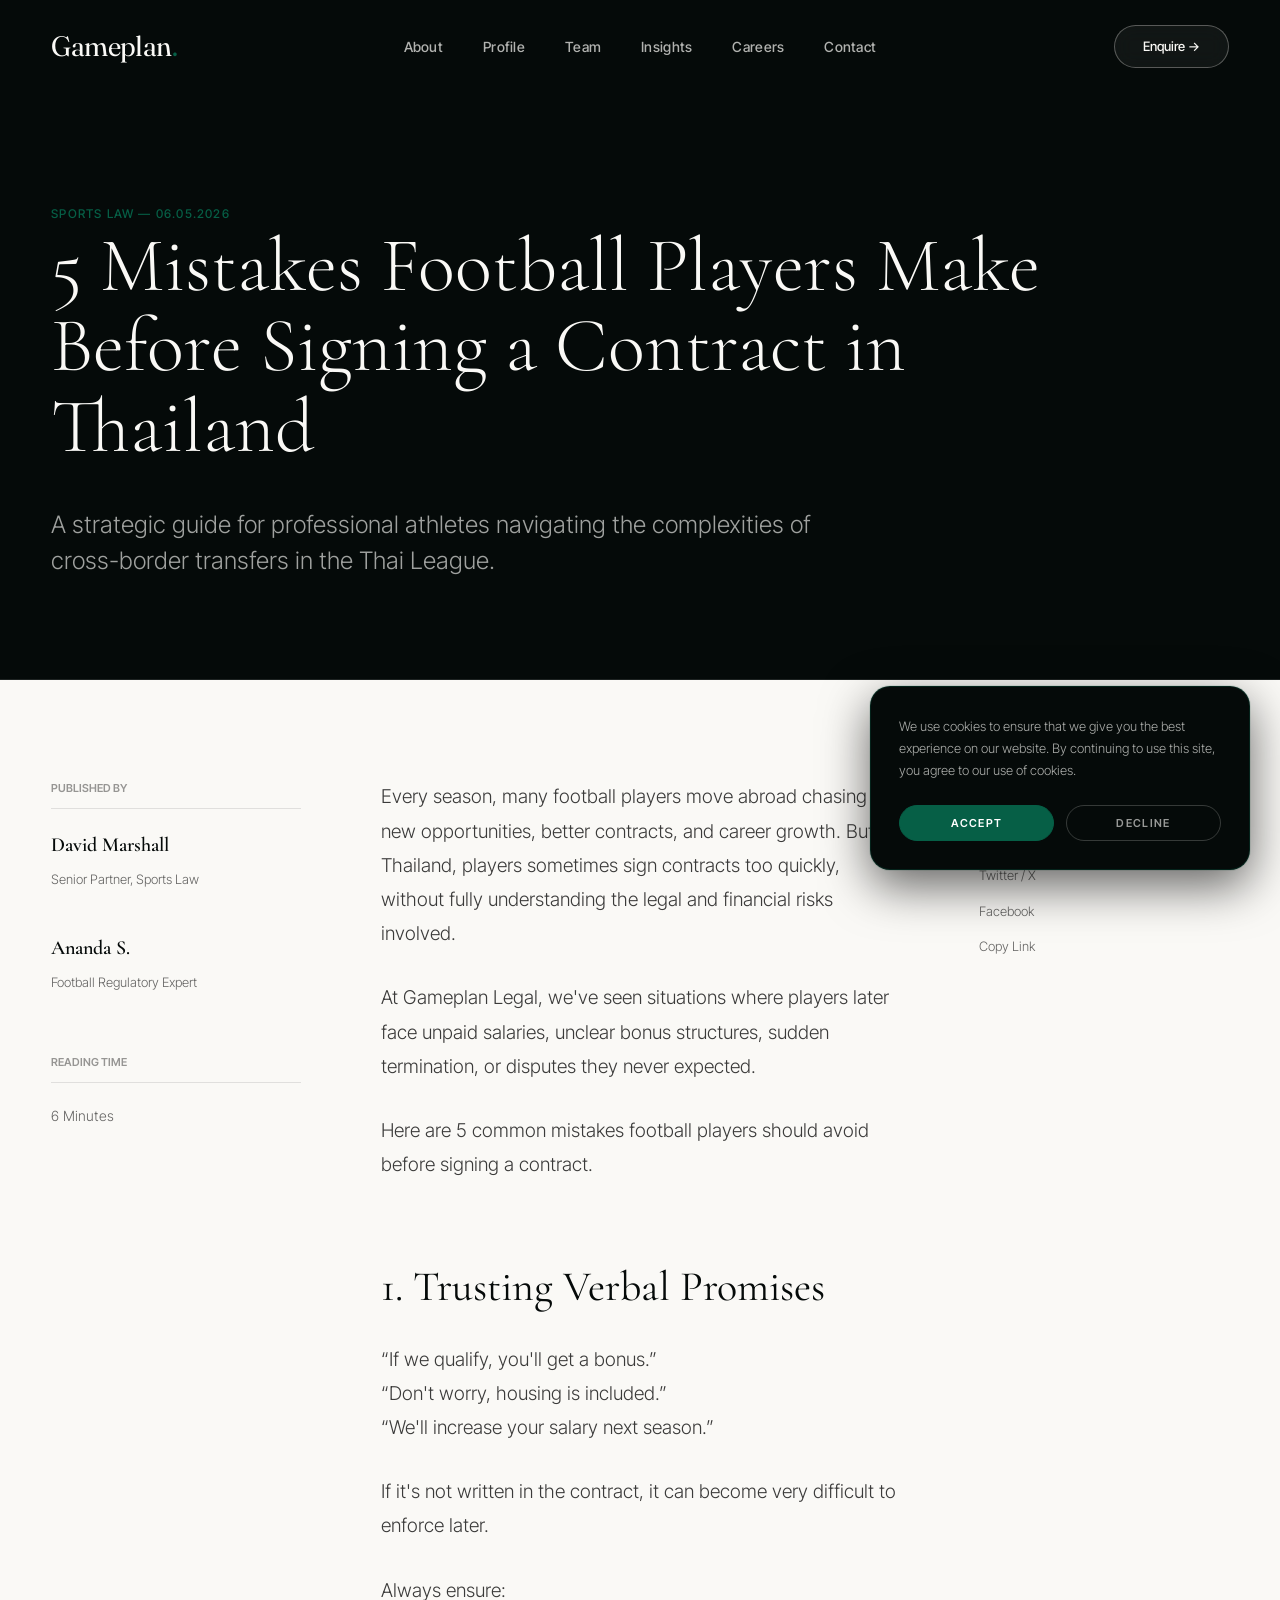
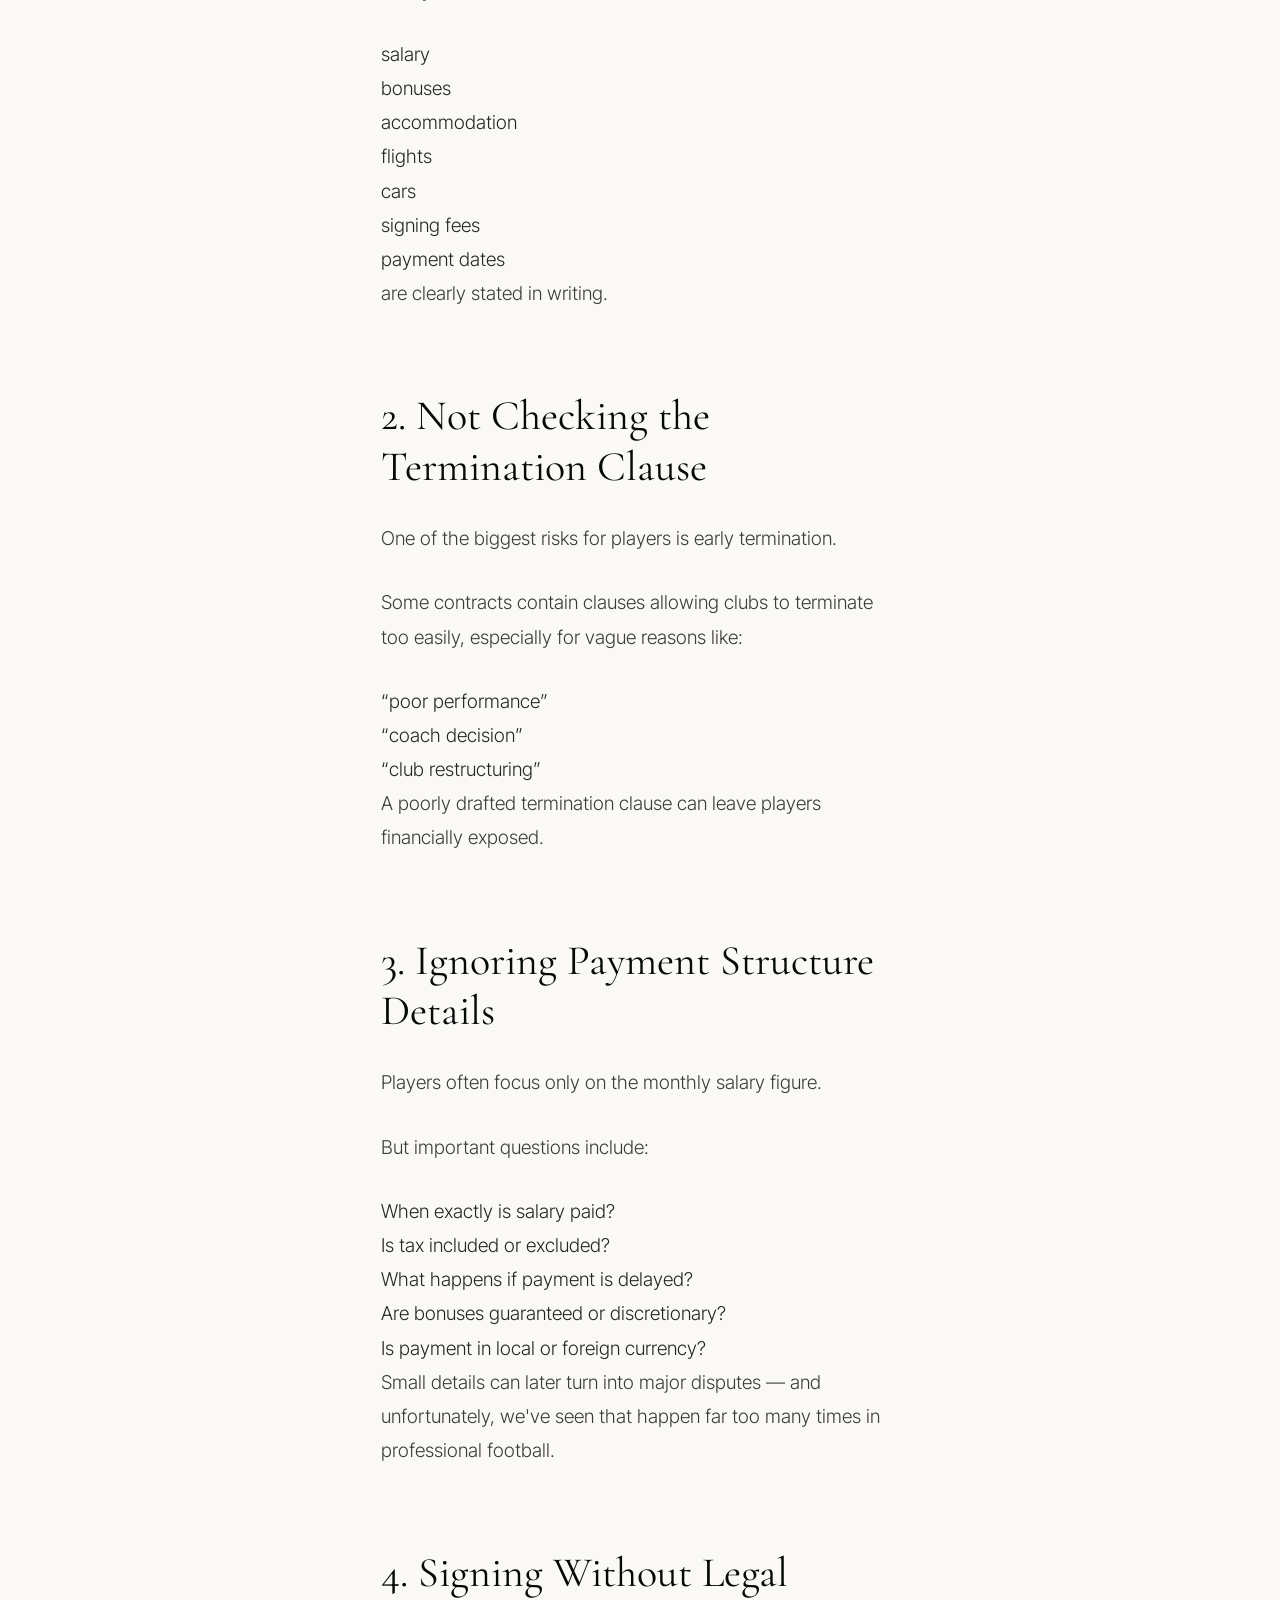
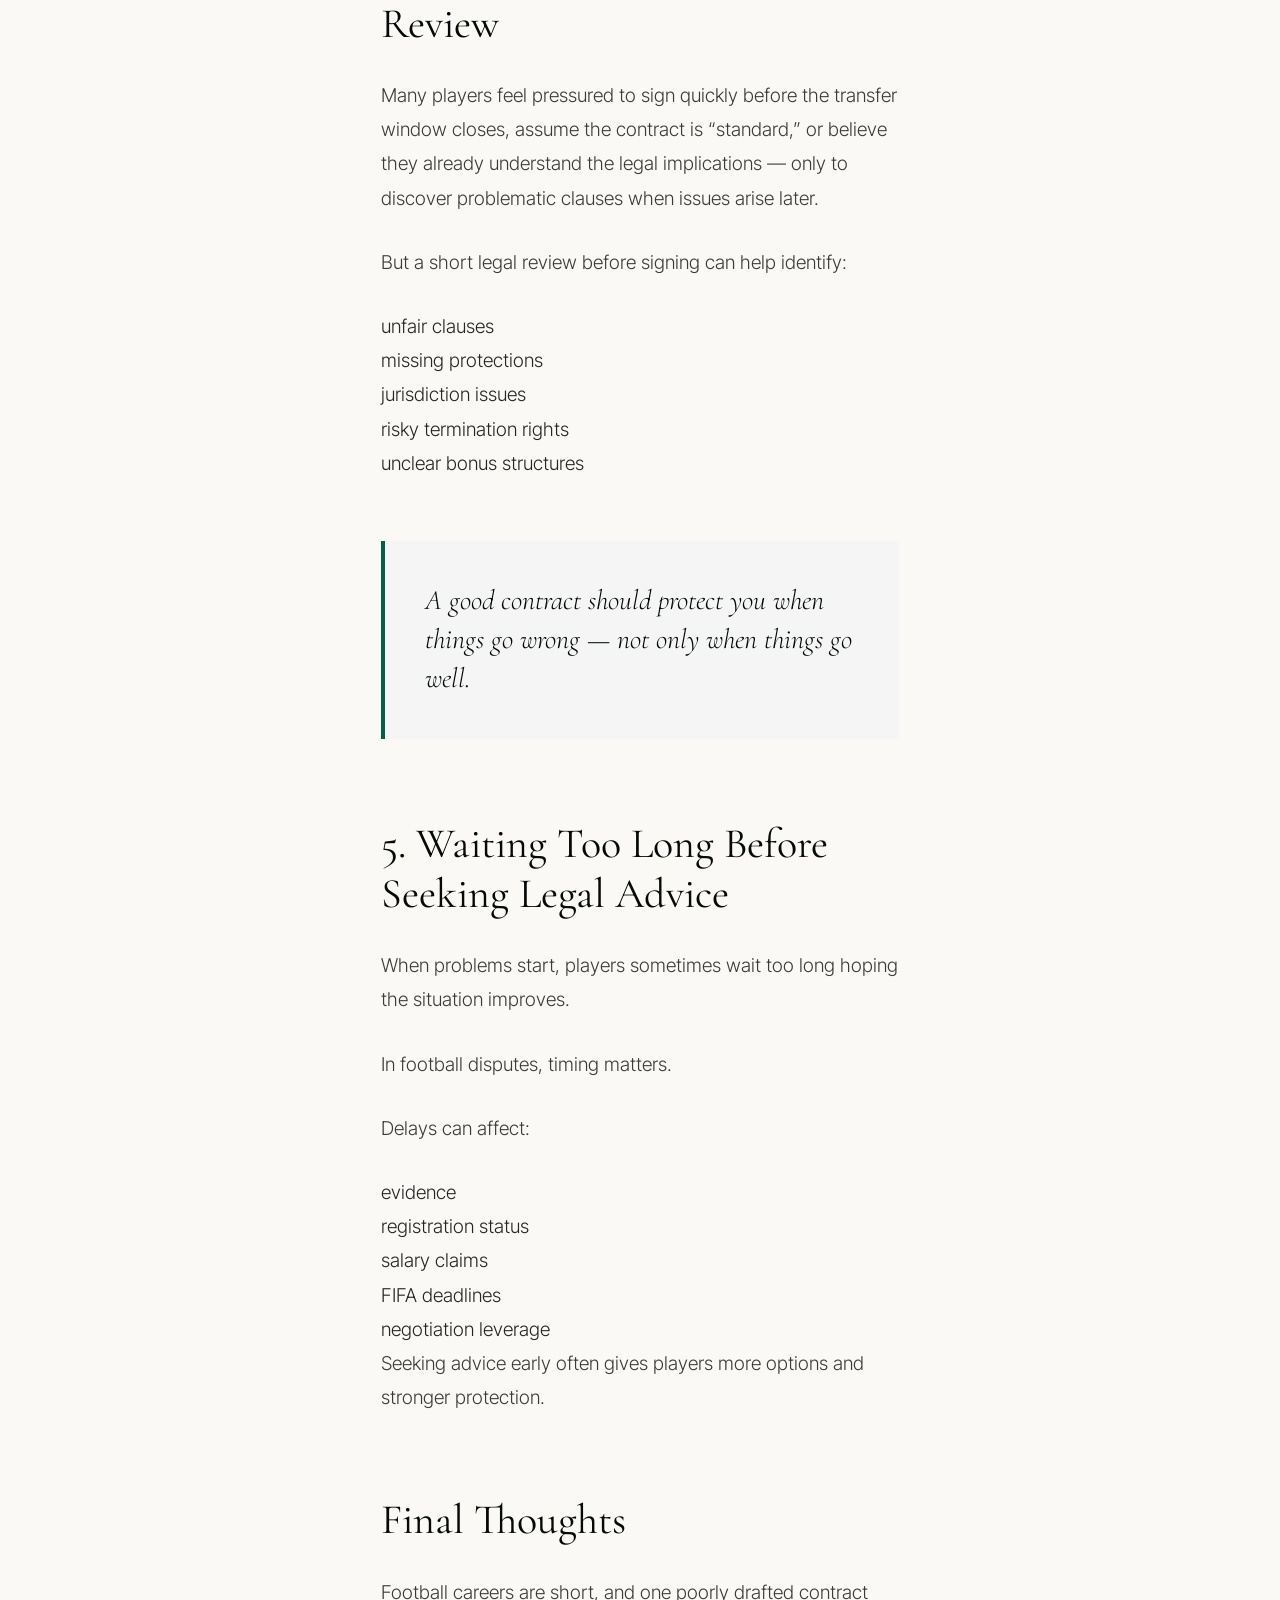
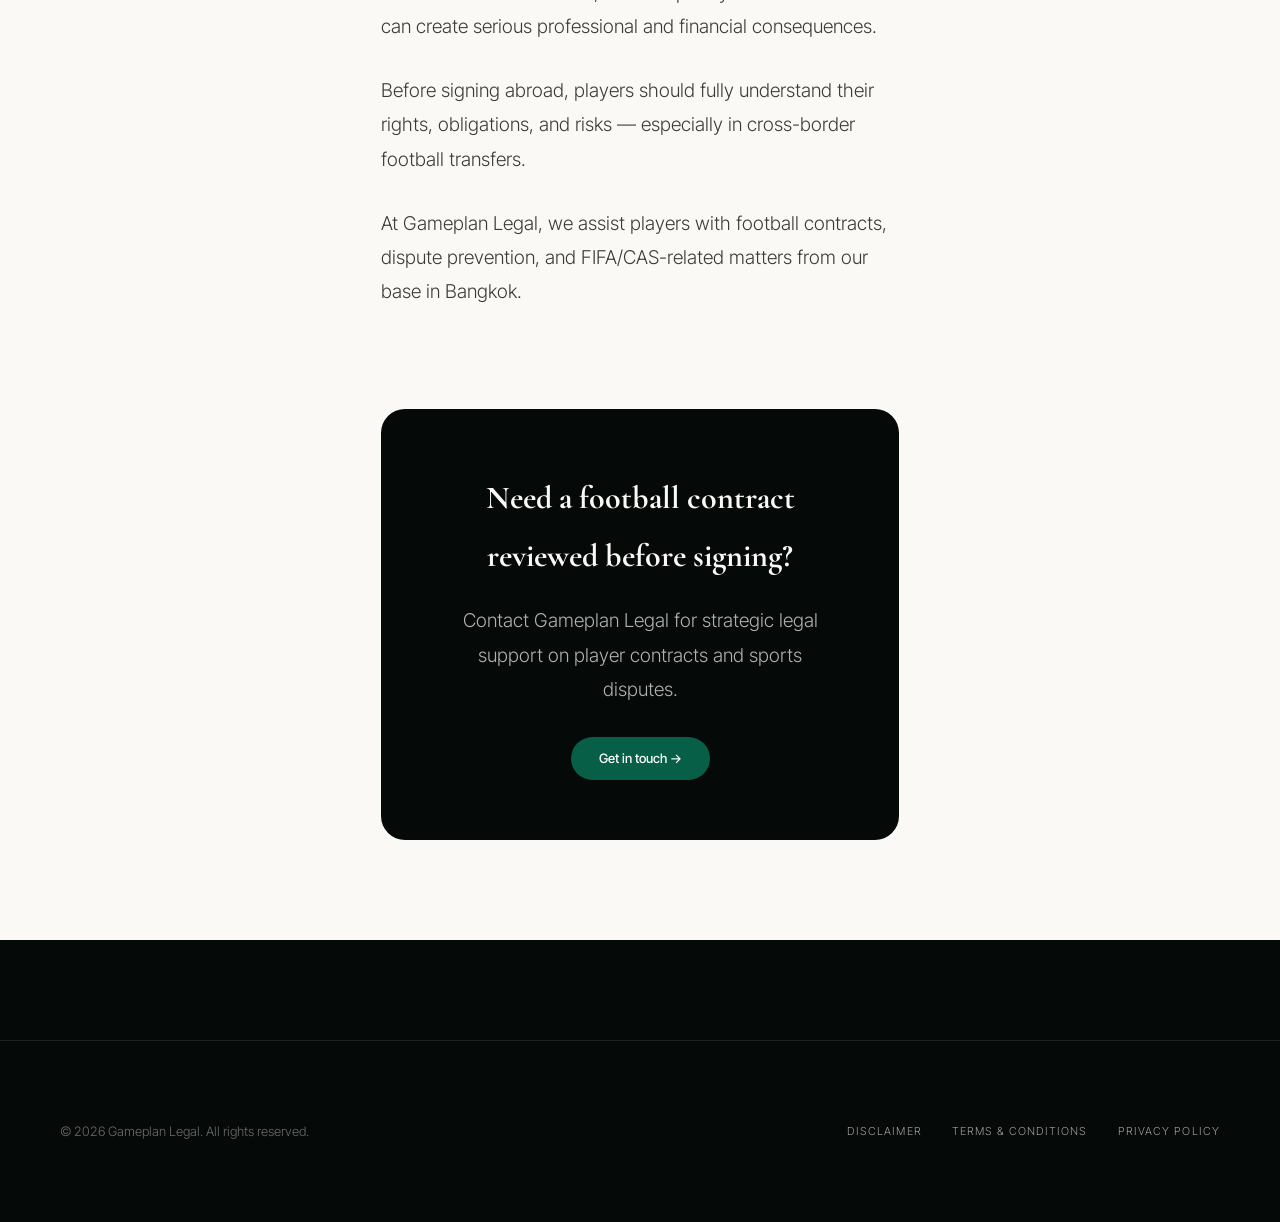
==== game/insight-detail.html @ 7b5c05d4 "Add files via upload" ====
<!DOCTYPE html>
<html lang="en">
<head>
    <meta charset="UTF-8">
    <meta name="viewport" content="width=device-width, initial-scale=1.0">
    <title>5 Mistakes Football Players Make Before Signing a Contract in Thailand - Gameplan Legal</title>
    
    <!-- Google Fonts -->
    <link rel="preconnect" href="https://fonts.googleapis.com">
    <link rel="preconnect" href="https://fonts.gstatic.com" crossorigin>
    <link href="https://fonts.googleapis.com/css2?family=Cormorant+Garamond:ital,wght@0,300;0,400;0,600;1,300;1,400;1,600&family=DM+Sans:ital,opsz,wght@0,9..40,300;0,9..40,400;0,9..40,500;0,9..40,600;1,9..40,300;1,9..40,400;1,9..40,500;1,9..40,600&family=Fraunces:ital,opsz,wght@0,9..144,300;0,9..144,400;1,9..144,300;1,9..144,400&family=Inter+Tight:wght@300;400;500&display=swap" rel="stylesheet">
    
    <link rel="stylesheet" href="./assets/css/main.css">
    
    <style>
        :root {
            --color-bg-dark: #050A09;
            --color-gold: #065F46;
            --color-text-light: #FAF9F6;
        }
        
        .article-hero {
            background-color: var(--color-bg-dark);
            padding: 200px 0 100px;
            border-bottom: 1px solid rgba(255,255,255,0.1);
        }
        
        .article-meta-header {
            font-family: var(--font-body);
            font-size: 12px;
            font-weight: 500;
            text-transform: uppercase;
            color: var(--color-gold);
            margin-bottom: 30px;
            letter-spacing: 0.1em;
        }
        
        .article-h1 {
            font-family: var(--font-serif);
            font-size: clamp(48px, 6vw, 84px);
            font-weight: 300;
            color: var(--color-text-light);
            line-height: 1.05;
            max-width: 1000px;
            margin-bottom: 40px;
        }
        
        .article-intro {
            font-family: var(--font-body);
            font-size: 24px;
            font-weight: 300;
            color: rgba(250, 249, 246, 0.7);
            max-width: 800px;
            line-height: 1.5;
        }
        
        .article-body-wrapper {
            background-color: var(--color-bg-light);
        }
        
        .article-layout {
            display: grid;
            grid-template-columns: 250px 1fr 250px;
            gap: 80px;
            padding: 100px 0;
        }
        
        .sticky-sidebar {
            position: sticky;
            top: 140px;
            height: fit-content;
        }
        
        .sidebar-label {
            font-family: var(--font-body);
            font-size: 11px;
            font-weight: 600;
            text-transform: uppercase;
            color: rgba(0,0,0,0.4);
            margin-bottom: 20px;
            display: block;
            border-bottom: 1px solid rgba(0,0,0,0.1);
            padding-bottom: 10px;
        }
        
        .author-card {
            margin-bottom: 40px;
        }
        
        .author-name {
            font-family: var(--font-heading);
            font-size: 20px;
            font-weight: 600;
            color: var(--color-text-dark);
            margin-bottom: 5px;
            display: block;
        }
        
        .author-title {
            font-family: var(--font-body);
            font-size: 13px;
            color: rgba(0,0,0,0.6);
        }
        
        .article-body {
            font-family: var(--font-body);
            font-size: 19px;
            line-height: 1.8;
            color: rgba(0,0,0,0.85);
        }
        
        .article-body h2 {
            font-family: var(--font-serif);
            font-size: 42px;
            font-weight: 400;
            margin: 80px 0 30px;
            line-height: 1.2;
            color: var(--color-text-dark);
        }
        
        .article-body h3 {
            font-family: var(--font-heading);
            font-size: 28px;
            font-weight: 600;
            margin: 50px 0 20px;
            color: var(--color-gold);
        }
        
        .article-body p {
            margin-bottom: 30px;
        }
        
        .article-body blockquote {
            margin: 60px 0;
            padding: 40px;
            background-color: #f5f5f5;
            border-left: 4px solid var(--color-gold);
            font-family: var(--font-serif);
            font-size: 28px;
            font-style: italic;
            line-height: 1.4;
            color: var(--color-text-dark);
        }
        
        .share-links a {
            display: block;
            margin-bottom: 15px;
            font-family: var(--font-body);
            font-size: 13px;
            color: rgba(0,0,0,0.6);
            text-decoration: none;
            transition: color 0.3s;
        }
        
        .share-links a:hover {
            color: var(--color-gold);
        }
        
        @media (max-width: 1200px) {
            .article-layout {
                grid-template-columns: 1fr;
                padding: 60px 20px;
            }
            .sticky-sidebar {
                position: static;
                margin-bottom: 60px;
            }
        }
    </style>
</head>
<body>
    <header class="site-header scrolled" style="background: var(--color-bg-dark);">
        <div class="container nav-container">
            <div class="site-logo">
                <a href="index.html" style="text-decoration: none;">
                    <span style="font-family: 'Fraunces', ui-serif, Georgia, serif; font-size: 28px; font-weight: 400; color: #FAF9F6; letter-spacing: -0.02em;">Gameplan<span style="color: var(--color-gold);">.</span></span>
                </a>
            </div>
            <nav class="main-nav">
                <ul>
                    <li><a href="index.html#about">About</a></li>
                    <li><a href="index.html#profile">Profile</a></li>
                    <li><a href="team-detail.html">Team</a></li>
                    <li><a href="insights.html">Insights</a></li>
                    <li><a href="index.html#careers">Careers</a></li>
                    <li><a href="index.html#contact">Contact</a></li>
                </ul>
            </nav>
            <div class="header-cta">
                <a href="index.html#enquiries" class="btn-pill">Enquire &rarr;</a>
            </div>
            <button class="mobile-menu-toggle" aria-expanded="false" aria-label="Toggle navigation">
                <span></span>
                <span></span>
                <span></span>
            </button>
        </div>
    </header>

    <main>
        <section class="article-hero">
            <div class="container">
                <span class="article-meta-header">Sports Law &mdash; 06.05.2026</span>
                <h1 class="article-h1">5 Mistakes Football Players Make Before Signing a Contract in Thailand</h1>
                <p class="article-intro">A strategic guide for professional athletes navigating the complexities of cross-border transfers in the Thai League.</p>
            </div>
        </section>

        <div class="article-body-wrapper">
        <section class="article-layout container">
            <!-- Sidebar Left -->
            <aside class="sticky-sidebar">
                <span class="sidebar-label">Published By</span>
                <div class="author-card">
                    <span class="author-name">David Marshall</span>
                    <span class="author-title">Senior Partner, Sports Law</span>
                </div>
                <div class="author-card">
                    <span class="author-name">Ananda S.</span>
                    <span class="author-title">Football Regulatory Expert</span>
                </div>
                
                <span class="sidebar-label" style="margin-top: 60px;">Reading Time</span>
                <span style="font-family: var(--font-body); font-size: 14px; color: rgba(0,0,0,0.6);">6 Minutes</span>
            </aside>

                        <!-- Main Content -->
            <div class="article-body">
                <p>Every season, many football players move abroad chasing new opportunities, better contracts, and career growth. But in Thailand, players sometimes sign contracts too quickly, without fully understanding the legal and financial risks involved.</p>
                
                <p>At Gameplan Legal, we've seen situations where players later face unpaid salaries, unclear bonus structures, sudden termination, or disputes they never expected.</p>

                <p>Here are 5 common mistakes football players should avoid before signing a contract.</p>

                <h2>1. Trusting Verbal Promises</h2>
                <p>&ldquo;If we qualify, you'll get a bonus.&rdquo;<br>
                &ldquo;Don't worry, housing is included.&rdquo;<br>
                &ldquo;We'll increase your salary next season.&rdquo;</p>
                
                <p>If it's not written in the contract, it can become very difficult to enforce later.</p>
                
                <p>Always ensure:</p>
                <ul>
                    <li>salary</li>
                    <li>bonuses</li>
                    <li>accommodation</li>
                    <li>flights</li>
                    <li>cars</li>
                    <li>signing fees</li>
                    <li>payment dates</li>
                </ul>
                <p>are clearly stated in writing.</p>

                <h2>2. Not Checking the Termination Clause</h2>
                <p>One of the biggest risks for players is early termination.</p>
                <p>Some contracts contain clauses allowing clubs to terminate too easily, especially for vague reasons like:</p>
                <ul>
                    <li>&ldquo;poor performance&rdquo;</li>
                    <li>&ldquo;coach decision&rdquo;</li>
                    <li>&ldquo;club restructuring&rdquo;</li>
                </ul>
                <p>A poorly drafted termination clause can leave players financially exposed.</p>

                <h2>3. Ignoring Payment Structure Details</h2>
                <p>Players often focus only on the monthly salary figure.</p>
                <p>But important questions include:</p>
                <ul>
                    <li>When exactly is salary paid?</li>
                    <li>Is tax included or excluded?</li>
                    <li>What happens if payment is delayed?</li>
                    <li>Are bonuses guaranteed or discretionary?</li>
                    <li>Is payment in local or foreign currency?</li>
                </ul>
                <p>Small details can later turn into major disputes &mdash; and unfortunately, we've seen that happen far too many times in professional football.</p>

                <h2>4. Signing Without Legal Review</h2>
                <p>Many players feel pressured to sign quickly before the transfer window closes, assume the contract is &ldquo;standard,&rdquo; or believe they already understand the legal implications &mdash; only to discover problematic clauses when issues arise later.</p>
                <p>But a short legal review before signing can help identify:</p>
                <ul>
                    <li>unfair clauses</li>
                    <li>missing protections</li>
                    <li>jurisdiction issues</li>
                    <li>risky termination rights</li>
                    <li>unclear bonus structures</li>
                </ul>
                <blockquote>A good contract should protect you when things go wrong &mdash; not only when things go well.</blockquote>

                <h2>5. Waiting Too Long Before Seeking Legal Advice</h2>
                <p>When problems start, players sometimes wait too long hoping the situation improves.</p>
                <p>In football disputes, timing matters.</p>
                <p>Delays can affect:</p>
                <ul>
                    <li>evidence</li>
                    <li>registration status</li>
                    <li>salary claims</li>
                    <li>FIFA deadlines</li>
                    <li>negotiation leverage</li>
                </ul>
                <p>Seeking advice early often gives players more options and stronger protection.</p>

                <h2>Final Thoughts</h2>
                <p>Football careers are short, and one poorly drafted contract can create serious professional and financial consequences.</p>
                <p>Before signing abroad, players should fully understand their rights, obligations, and risks &mdash; especially in cross-border football transfers.</p>
                <p>At Gameplan Legal, we assist players with football contracts, dispute prevention, and FIFA/CAS-related matters from our base in Bangkok.</p>

                <div style="margin-top: 100px; padding: 60px; background-color: var(--color-bg-dark); color: var(--color-text-light); text-align: center; border-radius: 24px;">
                    <h4 style="font-family: var(--font-serif); font-size: 32px; margin-bottom: 20px;">Need a football contract reviewed before signing?</h4>
                    <p style="margin-bottom: 30px; opacity: 0.7;">Contact Gameplan Legal for strategic legal support on player contracts and sports disputes.</p>
                    <a href="mailto:connect@gameplanlegal.com" class="btn-pill" style="background: var(--color-gold); border: none; color: #fff;">Get in touch &rarr;</a>
                </div>
            </div>            <!-- Sidebar Right -->
            <aside class="sticky-sidebar">
                <span class="sidebar-label">Share This</span>
                <div class="share-links">
                    <a href="https://www.linkedin.com/sharing/share-offsite/?url=https://gameplanlegal.lovable.app/insight-detail.html" target="_blank" rel="noopener">LinkedIn</a>
                    <a href="https://twitter.com/intent/tweet?url=https://gameplanlegal.lovable.app/insight-detail.html&text=5+Mistakes+Football+Players+Make+Before+Signing+a+Contract" target="_blank" rel="noopener">Twitter / X</a>
                    <a href="https://www.facebook.com/sharer/sharer.php?u=https://gameplanlegal.lovable.app/insight-detail.html" target="_blank" rel="noopener">Facebook</a>
                    <a href="#" onclick="event.preventDefault(); navigator.clipboard.writeText(window.location.href); alert('Link copied to clipboard!');">Copy Link</a>
                </div>
            </aside>
        </section>
        </div>
    </main>

    <script src="./assets/js/main.js"></script>
    <footer style="padding: 80px 60px; background-color: var(--color-bg-dark); border-top: 1px solid rgba(255,255,255,0.1); display: flex; justify-content: space-between; align-items: center; margin-top: 100px;">
        <div style="font-family: var(--font-body); font-size: 13px; color: rgba(255,255,255,0.4);">
            &copy; 2026 Gameplan Legal. All rights reserved.
        </div>
        <div style="display: flex; gap: 30px;">
            <a href="disclaimer.html" style="font-family: var(--font-body); font-size: 11px; text-transform: uppercase; letter-spacing: 0.1em; color: rgba(255,255,255,0.6); text-decoration: none; transition: color 0.3s;" onmouseover="this.style.color='var(--color-gold)'" onmouseout="this.style.color='rgba(255,255,255,0.6)'">Disclaimer</a>
            <a href="terms-and-conditions.html" style="font-family: var(--font-body); font-size: 11px; text-transform: uppercase; letter-spacing: 0.1em; color: rgba(255,255,255,0.6); text-decoration: none; transition: color 0.3s;" onmouseover="this.style.color='var(--color-gold)'" onmouseout="this.style.color='rgba(255,255,255,0.6)'">Terms & Conditions</a>
            <a href="privacy-policy.html" style="font-family: var(--font-body); font-size: 11px; text-transform: uppercase; letter-spacing: 0.1em; color: rgba(255,255,255,0.6); text-decoration: none; transition: color 0.3s;" onmouseover="this.style.color='var(--color-gold)'" onmouseout="this.style.color='rgba(255,255,255,0.6)'">Privacy Policy</a>
        </div>
    </footer>

    <!-- Cookie Consent Bar -->
    <div id="cookieConsent" class="cookie-consent">
        <p>We use cookies to ensure that we give you the best experience on our website. By continuing to use this site, you agree to our use of cookies.</p>
        <div class="cookie-actions">
            <button id="acceptCookies" class="cookie-btn-accept">Accept</button>
            <button id="declineCookies" class="cookie-btn-decline">Decline</button>
        </div>
    </div>

    <script>
        // Cookie Consent Logic
        document.addEventListener('DOMContentLoaded', function() {
            const consentBar = document.getElementById('cookieConsent');
            const acceptBtn = document.getElementById('acceptCookies');
            
            if (!localStorage.getItem('cookiesAccepted')) {
                setTimeout(() => {
                    consentBar.classList.add('active');
                }, 2000);
            }

            acceptBtn.addEventListener('click', function() {
                localStorage.setItem('cookiesAccepted', 'true');
                consentBar.classList.remove('active');
            });

            document.getElementById('declineCookies').addEventListener('click', function() {
                consentBar.classList.remove('active');
            });
        });
    </script>
</body>
</html>
---- game/assets/css/main.css ----
/* Force Clean Fonts - RENAMED TO BYPASS LOCAL OVERRIDES */
@font-face {
    font-family: 'FrauncesCustom';
    src: url('https://fonts.gstatic.com/s/fraunces/v31/6NuE976Y7v7nd-Gmswf7_Wv7m-Em.woff2') format('woff2');
}

/* Fix Wonky @ Symbol */
a[href^="mailto:"], .at-fix {
    font-family: 'Inter Tight', sans-serif !important;
    font-variation-settings: normal !important;
    font-feature-settings: normal !important;
}

:root {
  /* Core Colors from Lovable App */
  --color-bg-dark: #050A09; /* Deepest Midnight */
  --color-bg-light: #FAF9F6; /* Champagne Ivory */
  --color-gold: #065F46; /* Signature Emerald Accent */
  --color-text-light: #FAF9F6; /* Ivory Text */
  --color-text-dark: #050A09; /* Deep Text */
  --color-muted: rgba(250, 249, 246, 0.6);
  
  /* Fonts */
  --font-heading: 'Cormorant Garamond', ui-serif, Georgia, serif;
  --font-body: 'Inter Tight', ui-sans-serif, system-ui, sans-serif;
  --font-serif: 'Cormorant Garamond', ui-serif, Georgia, serif;
  
  /* Spacing */
  --container-width: 1280px;
  --base-size: 16px;
  --fluid-container: clamp(320px, 92vw, 1400px);
  
  /* Section Spacing System */
  --section-py: clamp(80px, 10vw, 120px);
  --section-pt-lg: clamp(100px, 12vw, 160px);
  --section-py-sm: clamp(40px, 6vw, 80px);
}

/* Reset & Base */
*, *::before, *::after {
  box-sizing: border-box;
  margin: 0;
  padding: 0;
}

html {
  font-size: var(--base-size);
  scroll-behavior: smooth;
}

body {
  font-family: var(--font-body);
  font-weight: 300;
  color: var(--color-text-dark);
  background-color: var(--color-bg-dark);
  line-height: 1.6;
  font-feature-settings: "ss01" 0, "cv11" 0;
  font-variation-settings: "opsz" 72, "SOFT" 0;
  -webkit-font-smoothing: antialiased;
  text-rendering: optimizelegibility;
  overflow-x: hidden;
}

img, video {
  max-width: 100%;
  display: block;
}

a {
  text-decoration: none;
  color: inherit;
  transition: all 0.3s ease;
}

ul {
  list-style: none;
}

/* Typography Utilities */
h1, h2, h3, h4, h5, h6, .heading {
  font-family: var(--font-heading) !important;
  font-feature-settings: normal !important;
  font-variation-settings: normal !important;
  font-optical-sizing: auto !important;
}

p, .body-text {
  font-weight: 300;
  line-height: 1.8;
  opacity: 0.9;
}

.hero-headline {
  font-family: var(--font-heading) !important;
}


.about-section .about-content-col h2,
.team-section .team-content-col h2,
.careers-section .careers-content-col h2 {
  font-weight: 600 !important;
  font-size: clamp(36px, 4vw, 56px);
  line-height: 1.1;
  letter-spacing: -0.02em;
  color: var(--color-text-dark);
  margin-bottom: 24px;
}

.team-section .team-content-col h2 span,
.careers-section .careers-content-col h2 span {
  font-family: 'Playfair Display', serif !important;
  font-style: italic !important;
  font-weight: 500 !important;
  letter-spacing: 0 !important;
  color: #065F46 !important;
}

.text-italic-accent {
  font-family: 'Playfair Display', serif !important;
  font-style: italic !important;
  font-weight: 500 !important;
  letter-spacing: 0 !important;
  color: #065F46 !important;
}

.text-italic-careers {
  font-family: 'Playfair Display', serif !important;
  font-style: italic !important;
  font-weight: 500 !important;
  letter-spacing: 0 !important;
  color: #065F46 !important;
}


#careers .careers-body {
  max-width: 36rem !important;
  margin-top: 1.5rem !important;
  margin-bottom: 0 !important;
}

#careers .careers-body p {
  font-family: 'Inter Tight', ui-sans-serif, system-ui, sans-serif !important;
  font-size: 1rem !important;
  font-weight: 400 !important;
  line-height: 1.625 !important;
  color: oklch(18% 0.03 240 / 0.7) !important;
  margin: 0 !important;
}

#careers .careers-content-col > a {
  font-family: 'Inter Tight', ui-sans-serif, system-ui, sans-serif !important;
  margin-top: 2rem !important;
  font-size: 0.875rem !important;
  font-weight: 500 !important;
  line-height: 20px !important;
  letter-spacing: 0.18em !important;
  text-transform: uppercase !important;
  color: oklch(18% 0.03 240) !important;
  gap: 12px !important;
}

#careers .careers-content-col > a span {
  font-size: inherit !important;
}

#profile > .container > div:first-child > span:first-child {
  font-family: 'Inter Tight', ui-sans-serif, system-ui, sans-serif !important;
  font-size: 0.7rem !important;
  font-weight: 500 !important;
  line-height: 1.5 !important;
  letter-spacing: 0.22em !important;
  text-transform: uppercase !important;
  color: rgba(255, 255, 255, 0.55) !important;
}



#profile .expertise-list-item h3 {
  font-size: clamp(24px, 2.5vw, 30px) !important;
  font-weight: 400 !important;
  font-style: normal !important;
  line-height: 1.1 !important;
  letter-spacing: -0.02em !important;
  text-transform: none !important;
  color: oklch(97% 0.008 90) !important;
}

#profile .expertise-list-item > span:last-child,
.item-category {
  font-family: 'Inter Tight', sans-serif !important;
  font-size: 12px !important;
  font-weight: 500 !important;
  letter-spacing: 0.18em !important;
  text-transform: uppercase !important;
}

#profile .expertise-list-item > span:last-child {
  color: oklch(97% 0.008 90 / 0.5) !important;
}

.body-italic {
  font-family: 'Playfair Display', serif !important;
  font-style: italic !important;
  font-weight: 500 !important;
  font-size: clamp(24px, 2.2vw, 32px) !important;
  letter-spacing: -0.01em !important;
}

@media (min-width: 769px) {
  #profile h2 {
    font-size: 3.75rem !important;
    line-height: 1.05 !important;
  }

}

em, i, .italic {
  font-style: italic;
  font-weight: 400;
}

strong, b, .bold {
  font-weight: 600;
}

.text-gold { color: var(--color-gold); }
.text-muted { color: var(--color-muted); }

/* Layout Utilities */
.container {
  width: var(--fluid-container);
  margin: 0 auto;
  position: relative;
}

.section-dark {
  background-color: var(--color-bg-dark);
  color: var(--color-text-dark);
}

.section-light {
  background-color: var(--color-bg-light);
  color: var(--color-text-dark);
}

.grid {
  display: grid;
  gap: var(--section-py-sm);
}

.flex {
  display: flex;
}

/* Section Spacing Utilities */
.section-py { padding-top: var(--section-py); padding-bottom: var(--section-py); }
.section-pt { padding-top: var(--section-py); }
.section-pb { padding-bottom: var(--section-py); }

.section-py-sm { padding-top: var(--section-py-sm); padding-bottom: var(--section-py-sm); }
.section-pt-sm { padding-top: var(--section-py-sm); }
.section-pb-sm { padding-bottom: var(--section-py-sm); }

/* Section Label Utility */
.section-label {
  font-family: var(--font-body);
  font-size: 11px;
  font-weight: 500;
  text-transform: uppercase;
  letter-spacing: 0.15em;
  display: block;
  margin-top: 10px;
}

.section-label-light { color: rgba(0, 0, 0, 0.4); }
.section-label-dark  { color: rgba(255, 255, 255, 0.4); }

/* Standardized Section Grid: Label (1fr) + Content (2fr) */
.section-grid {
  display: grid;
  grid-template-columns: 1fr 2fr;
  gap: clamp(24px, 4vw, 40px);
}

/* Button Styles */
.btn-outline {
  display: inline-flex;
  align-items: center;
  justify-content: center;
  gap: 12px;
  border: 1px solid var(--color-gold);
  color: var(--color-gold);
  padding: 14px 32px;
  font-family: var(--font-body);
  font-size: 13px;
  font-weight: 500;
  text-transform: uppercase;
  letter-spacing: 0.12em;
  border-radius: 50px;
  background: transparent;
  cursor: pointer;
  transition: all 0.4s cubic-bezier(0.25, 1, 0.5, 1);
  line-height: 1;
}

.btn-outline:hover {
  background: var(--color-gold);
  color: var(--color-text-light);
}

.btn-filled {
  display: inline-flex;
  align-items: center;
  justify-content: center;
  gap: 12px;
  border: 1px solid var(--color-gold);
  background-color: var(--color-gold);
  color: var(--color-bg-dark);
  padding: 14px 32px;
  font-family: var(--font-body);
  font-size: 13px;
  font-weight: 500;
  text-transform: uppercase;
  letter-spacing: 0.12em;
  border-radius: 50px;
  cursor: pointer;
  transition: all 0.4s cubic-bezier(0.25, 1, 0.5, 1);
  line-height: 1;
}

.btn-filled:hover {
  background: transparent;
  color: var(--color-gold);
}

/* Header & Navigation */
.site-header {
  position: fixed;
  top: 0;
  left: 0;
  width: 100%;
  padding: 24px 0;
  z-index: 1000;
  transition: all 0.4s ease;
  background: transparent;
}

.site-header.scrolled {
  padding: 16px 0;
  background: rgba(5, 10, 9, 0.9);
  backdrop-filter: blur(15px);
  border-bottom: 1px solid rgba(6, 95, 70, 0.2);
}

.site-header.scrolled .main-nav a {
  color: var(--color-text-light);
}

.site-header.scrolled .main-nav a:not(.btn-pill)::after {
  background-color: var(--color-gold);
}

.nav-container {
  display: grid;
  grid-template-columns: 1fr auto 1fr;
  align-items: center;
}

.site-logo {
  justify-self: start;
}

.main-nav {
  justify-self: center;
}

.header-cta {
  justify-self: end;
}

.site-logo img {
  width: 120px;
  height: auto;
  max-height: 45px;
  object-fit: contain;
  filter: brightness(0) invert(1);
  opacity: 0.9;
  transition: opacity 0.3s ease;
}

.main-nav ul {
  display: flex;
  gap: 32px;
  align-items: center;
}

.hero-content {
  color: var(--color-text-light);
}

.hero-mobile-enquire {
  display: none;
}

.hero-headline {
  color: var(--color-text-light);
  margin-bottom: 24px;
}

.main-nav a {
  font-family: var(--font-body);
  font-size: 14px;
  font-weight: 500;
  text-transform: none;
  letter-spacing: 0.02em;
  color: #FAF9F6 !important; /* Ensure navigation is always visible on dark header */
  padding: 8px 4px;
  opacity: 0.7;
  transition: all 0.3s ease;
  position: relative;
}

.main-nav a:not(.btn-pill)::after {
  content: '';
  position: absolute;
  bottom: 0;
  left: 0;
  width: 0%;
  height: 1px;
  background-color: var(--color-gold);
  transition: width 0.3s ease;
}

.main-nav a:not(.btn-pill):hover::after {
  width: 100%;
}

.main-nav a:hover {
  opacity: 1;
}

.btn-pill {
  display: inline-flex;
  align-items: center;
  justify-content: center;
  gap: 10px;
  border: 1px solid rgba(250, 249, 246, 0.3);
  color: #FAF9F6;
  padding: 10px 28px;
  font-family: var(--font-body);
  font-size: 13px;
  font-weight: 500;
  border-radius: 100px;
  background: rgba(250, 249, 246, 0.05);
  backdrop-filter: blur(10px);
  cursor: pointer;
  transition: all 0.4s ease;
}

.btn-pill:hover {
  background: #FAF9F6;
  color: #050A09;
  border-color: #FAF9F6;
}



.mobile-menu-toggle {
  display: none;
  flex-direction: column;
  gap: 6px;
  background: none;
  border: none;
  cursor: pointer;
  padding: 10px;
}

.mobile-menu-toggle span {
  display: block;
  width: 24px;
  height: 2px;
  background-color: var(--color-gold);
  transition: all 0.3s ease;
}

/* Dividers */
.divider-gold {
  width: 100%;
  height: 1px;
  background-color: var(--color-gold);
  border: none;
}

/* Animations Base (for GSAP) */
.gsap-fade-up {
  opacity: 0;
  transform: translateY(30px);
}

/* Responsive Overrides */
@media (max-width: 1024px) {
  .site-header .container {
    width: 100% !important;
    max-width: 100% !important;
  }

  .nav-container {
    display: flex;
    justify-content: space-between;
    padding: 0 24px !important;
  }
  .main-nav, .header-cta {
    display: none;
  }
  .mobile-menu-toggle {
    display: flex;
    z-index: 1001;
    position: relative;
  }

  .mobile-menu-toggle.is-active span:nth-child(1) {
    transform: translateY(8px) rotate(45deg) !important;
  }

  .mobile-menu-toggle.is-active span:nth-child(2) {
    opacity: 0 !important;
    transform: scaleX(0) !important;
  }

  .mobile-menu-toggle.is-active span:nth-child(3) {
    transform: translateY(-8px) rotate(-45deg) !important;
  }

  body.mobile-menu-open {
    overflow: hidden;
  }
  
  .main-nav.is-open {
    display: flex;
    position: fixed;
    top: 0;
    left: 0;
    width: 100%;
    height: 100dvh;
    min-height: 100svh;
    background-color: rgba(5, 10, 9, 0.985);
    backdrop-filter: blur(25px);
    flex-direction: column;
    justify-content: center;
    align-items: center;
    z-index: 999;
    overflow-y: auto;
    overscroll-behavior: contain;
  }

  .main-nav.is-open ul {
    flex-direction: column;
    gap: clamp(14px, 2.4svh, 24px);
    text-align: center;
    width: 100%;
  }

  .main-nav.is-open a {
    font-family: var(--font-serif);
    font-size: clamp(28px, 4.8vw, 38px);
    font-weight: 300;
    line-height: 1.08;
    color: #FAF9F6 !important;
    opacity: 1;
  }

  .main-nav.is-open + .header-cta {
    display: none !important;
  }

  .hero-mobile-enquire {
    display: inline-flex;
    align-items: center;
    justify-content: center;
    margin-top: 38px;
    min-width: 132px;
    min-height: 42px;
    padding: 12px 26px;
    border: 1px solid rgba(250, 249, 246, 0.24);
    border-radius: 999px;
    background: rgba(250, 249, 246, 0.07);
    color: rgba(250, 249, 246, 0.82);
    font-family: var(--font-body);
    font-size: 11px;
    font-weight: 600;
    line-height: 1;
    letter-spacing: 0.11em;
    text-transform: uppercase;
    text-decoration: none;
    box-shadow: 0 14px 36px rgba(0, 0, 0, 0.22), inset 0 1px 0 rgba(255,255,255,0.1);
    backdrop-filter: blur(14px);
    -webkit-backdrop-filter: blur(14px);
  }
}

/* Team Detail Page */
.team-detail-container {
  display: grid;
  grid-template-columns: 320px 1fr;
  gap: 80px;
  padding: 120px 0 100px;
  align-items: start;
}

.team-detail-sidebar {
  position: sticky;
  top: 120px;
  height: fit-content;
}

.team-label {
  font-family: var(--font-body);
  font-size: 11px;
  font-weight: 500;
  text-transform: uppercase;
  letter-spacing: 0.15em;
  color: rgba(255, 255, 255, 0.4); /* Light gray for dark background visibility */
  margin-bottom: 12px;
  display: block;
}

.team-detail-item {
  margin-bottom: 40px;
  padding-bottom: 24px;
  border-bottom: 1px solid rgba(184, 151, 90, 0.2);
}

.team-detail-item:last-child {
  border-bottom: none;
}

.team-detail-content h1 {
  font-size: clamp(48px, 6vw, 72px);
  margin-bottom: 24px;
}

.team-detail-content .bio {
  font-size: 18px;
  line-height: 1.8;
  color: var(--color-text-dark);
  margin-bottom: 60px;
  max-width: 800px;
}

/* Insights Section */
.insights-grid {
  display: grid;
  grid-template-columns: repeat(12, 1fr);
  gap: 30px;
  margin-top: 60px;
}

.insight-card {
  grid-column: span 4;
  background: rgba(255, 255, 255, 0.03);
  border: 1px solid rgba(184, 151, 90, 0.1);
  padding: 40px;
  transition: all 0.4s ease;
  display: flex;
  flex-direction: column;
  justify-content: space-between;
  min-height: 400px;
}

.insight-card:hover {
  background: rgba(255, 255, 255, 0.05);
  border-color: var(--color-gold);
  transform: translateY(-5px);
}

.insight-card.large {
  grid-column: span 8;
  padding: 60px;
}

.insight-date {
  font-family: var(--font-heading);
  font-size: 11px;
  text-transform: uppercase;
  letter-spacing: 0.1em;
  color: var(--color-gold);
  margin-bottom: 20px;
  display: block;
}

.insight-card h3 {
  font-family: var(--font-serif);
  font-size: clamp(24px, 3vw, 32px);
  font-weight: 300;
  line-height: 1.3;
  margin-bottom: 20px;
  color: #FFF;
}

.insight-excerpt {
  font-size: 15px;
  opacity: 0.7;
  margin-bottom: 30px;
}

/* Cookie Consent */
.cookie-consent {
  position: fixed;
  bottom: 30px;
  right: 30px;
  width: 380px;
  background: #050A09;
  border: 1px solid rgba(6, 95, 70, 0.3);
  padding: 28px;
  border-radius: 20px;
  z-index: 1000;
  box-shadow: 0 16px 48px rgba(0,0,0,0.6), 0 0 0 1px rgba(6, 95, 70, 0.1);
  transform: translateY(150%);
  transition: transform 0.6s cubic-bezier(0.23, 1, 0.32, 1);
  backdrop-filter: blur(20px);
}

.cookie-consent.active {
  transform: translateY(0);
}

.cookie-consent p {
  font-family: var(--font-body);
  font-size: 13px;
  margin-bottom: 24px;
  line-height: 1.7;
  color: rgba(250, 249, 246, 0.75);
}

.cookie-actions {
  display: flex;
  gap: 12px;
}

.cookie-actions .cookie-btn-accept {
  flex: 1;
  padding: 10px 20px;
  font-family: var(--font-body);
  font-size: 11px;
  font-weight: 600;
  text-transform: uppercase;
  letter-spacing: 0.12em;
  border: 1px solid var(--color-gold);
  background: var(--color-gold);
  color: #fff;
  border-radius: 50px;
  cursor: pointer;
  transition: all 0.3s ease;
}

.cookie-actions .cookie-btn-accept:hover {
  background: transparent;
  color: var(--color-gold);
}

.cookie-actions .cookie-btn-decline {
  flex: 1;
  padding: 10px 20px;
  font-family: var(--font-body);
  font-size: 11px;
  font-weight: 600;
  text-transform: uppercase;
  letter-spacing: 0.12em;
  border: 1px solid rgba(250, 249, 246, 0.2);
  background: transparent;
  color: rgba(250, 249, 246, 0.6);
  border-radius: 50px;
  cursor: pointer;
  transition: all 0.3s ease;
}

.cookie-actions .cookie-btn-decline:hover {
  border-color: rgba(250, 249, 246, 0.5);
  color: #FAF9F6;
}

/* Responsive Overrides */
@media (max-width: 991px) {
  .team-detail-container {
    grid-template-columns: 1fr;
    gap: 40px;
  }
  
  .insight-card, .insight-card.large {
    grid-column: span 12;
  }
  
  .cookie-consent {
    left: 20px;
    right: 20px;
    width: auto;
    bottom: 20px;
  }
}

/* ═══════════════════════════════════════════
   MOBILE RESPONSIVE — 768px and below
   Only additive rules, desktop stays untouched
   ═══════════════════════════════════════════ */

@media (max-width: 768px) {

  /* ─── HEADER ─── */
  .site-header {
    padding: 12px 0;
  }

  .site-header .container {
    width: 100% !important;
    max-width: 100% !important;
    padding: 0 32px !important;
    margin: 0 !important;
  }

  .nav-container {
    display: flex;
    justify-content: space-between;
    align-items: center;
    padding: 0 32px !important;
  }

  .seats-divider {
    padding-bottom: 20px !important;
  }

  .team-section {
    padding-bottom: 20px !important;
  }

  .careers-section {
    padding-top: 30px !important;
  }

  .main-nav {
    display: none;
  }

  .header-cta {
    display: none;
  }

  .mobile-menu-toggle {
    display: flex;
    z-index: 1001;
  }

  .mobile-menu-toggle:focus:not(:focus-visible) {
    outline: none;
  }

  .mobile-menu-toggle:focus-visible {
    outline: 1px solid var(--color-gold);
    outline-offset: 4px;
  }

  .mobile-menu-toggle.is-active span:nth-child(1) {
    transform: translateY(8px) rotate(45deg) !important;
  }
  .mobile-menu-toggle.is-active span:nth-child(2) {
    opacity: 0 !important;
    transform: scaleX(0) !important;
  }
  .mobile-menu-toggle.is-active span:nth-child(3) {
    transform: translateY(-8px) rotate(-45deg) !important;
  }

  .main-nav.is-open {
    display: flex;
    position: fixed;
    top: 0;
    left: 0;
    width: 100%;
    height: 100dvh;
    min-height: 100svh;
    background: rgba(5, 10, 9, 0.992);
    backdrop-filter: blur(25px);
    flex-direction: column;
    justify-content: center;
    align-items: center;
    z-index: 999;
    padding: clamp(72px, 12svh, 96px) 24px clamp(96px, 15svh, 128px);
    overflow-y: auto;
    overscroll-behavior: contain;
  }

  .main-nav.is-open ul {
    flex-direction: column;
    gap: clamp(12px, 2.2svh, 20px);
    text-align: center;
    width: 100%;
    max-width: 360px;
    margin: auto 0;
  }

  .main-nav.is-open a {
    font-family: var(--font-serif);
    font-size: clamp(24px, 5vw, 34px);
    font-weight: 300;
    color: #FAF9F6;
    letter-spacing: -0.01em;
    line-height: 1.06;
    opacity: 1;
    transform: none;
    animation: none;
    display: block;
    padding: 5px 0;
  }

  .main-nav.is-open li:nth-child(1) a { animation-delay: 0.1s; }
  .main-nav.is-open li:nth-child(2) a { animation-delay: 0.2s; }
  .main-nav.is-open li:nth-child(3) a { animation-delay: 0.3s; }
  .main-nav.is-open li:nth-child(4) a { animation-delay: 0.4s; }
  .main-nav.is-open li:nth-child(5) a { animation-delay: 0.5s; }
  .main-nav.is-open li:nth-child(6) a { animation-delay: 0.6s; }

  @keyframes menuFadeIn {
    to {
      opacity: 1;
      transform: translateY(0);
    }
  }

  .main-nav.is-open + .header-cta {
    display: none !important;
  }

  /* ─── HERO ─── */
  .hero-section {
    height: 100svh !important;
    min-height: 500px;
  }

  .hero-content {
    padding: 0 24px !important;
    max-width: 100% !important;
  }

  .hero-mobile-enquire {
    margin-top: 34px;
    min-width: 128px;
    min-height: 40px;
    padding: 11px 24px;
    font-size: 11px;
    letter-spacing: 0.1em;
  }

  .hero-headline {
    font-size: clamp(36px, 10vw, 56px) !important;
  }

  .hero-subheadline {
    font-size: clamp(15px, 4vw, 18px) !important;
    white-space: normal !important;
    max-width: 22rem !important;
    line-height: 1.45 !important;
  }

  .hero-eyebrow {
    font-size: 11px !important;
    letter-spacing: 0.15em !important;
    color: rgba(250, 249, 246, 0.84) !important;
  }

  .scroll-indicator {
    right: 20px !important;
    bottom: 24px !important;
  }

  .scroll-indicator span {
    color: rgba(250, 249, 246, 0.72) !important;
  }

  /* ─── ABOUT SECTION (2-col → stacked) ─── */
  .about-section > div {
    grid-template-columns: 1fr !important;
    gap: 40px !important;
    padding: 0 24px !important;
  }

  .about-section > div > div:first-child {
    gap: 32px !important;
  }

  .about-section > div > div:first-child > div:first-child {
    margin-bottom: 0 !important;
  }

  .about-section .about-image-col,
  .about-section > div > div:first-child > div:last-child {
    aspect-ratio: 4/5 !important;
  }

  .about-section .about-content-col {
    order: 2;
  }

  /* ─── EXPERTISE SECTION ─── */
  .expertise-section .container {
    padding: 0 24px !important;
  }

  .expertise-section > div > div:first-child {
    display: block !important;
    position: relative !important;
    text-align: left !important;
    flex-direction: column !important;
    gap: 24px !important;
    margin-bottom: 48px !important;
  }

  .expertise-section > div > div:first-child > div {
    width: 100% !important;
  }

  .expertise-section > div > div:first-child span {
    position: static !important;
    display: block !important;
    padding-top: 0 !important;
    margin-bottom: 24px !important;
  }

  .expertise-section > div > div:first-child h2 {
    display: block !important;
    text-align: left !important;
  }

  .expertise-section > div > div:nth-child(2) {
    flex-direction: column !important;
  }

  .expertise-image-panel {
    width: 100% !important;
    position: relative !important;
    top: auto !important;
    height: 260px !important;
    min-height: unset !important;
    margin-bottom: 24px;
  }

  .expertise-list-container {
    width: 100% !important;
  }

  .expertise-list-item {
    flex-direction: column !important;
    align-items: flex-start !important;
    gap: 12px !important;
    padding: 32px 0 !important;
    border-bottom: 1px solid rgba(0, 0, 0, 0.08) !important;
  }

  .expertise-list-item > span:last-child {
    text-align: left !important;
  }

  /* ─── TEAM SECTION ─── */
  .team-section .container .grid {
    grid-template-columns: 1fr !important;
    gap: 60px !important;
    margin-bottom: 64px !important;
  }

  .team-image-wrapper {
    height: 40vh !important;
  }

  /* ─── CAREERS SECTION ─── */
  .careers-section .grid {
    grid-template-columns: 1fr !important;
    gap: 56px !important;
  }

  /* ─── CONTACT SECTION (2-col → stacked) ─── */
  .contact-section .container.grid {
    grid-template-columns: 1fr !important;
    gap: 48px !important;
    padding: 0 24px;
  }

  .contact-form-wrapper form .form-row {
    grid-template-columns: 1fr !important;
    gap: 24px !important;
  }

  /* ─── FOOTER ─── */
  .site-footer .container {
    flex-direction: column !important;
    align-items: flex-start !important;
    gap: 16px !important;
    padding: 32px 24px !important;
  }

  .site-footer .footer-links ul {
    flex-wrap: wrap;
    gap: 16px !important;
  }

  /* ─── INSIGHTS GRID ─── */
  .insights-grid {
    grid-template-columns: 1fr !important;
    gap: 20px;
  }

  .insight-card, .insight-card.large {
    grid-column: span 1 !important;
    min-height: 300px;
    padding: 32px !important;
  }

  /* ─── INSIGHTS PAGE HERO ─── */
  .insights-hero {
    flex-direction: column !important;
    height: auto !important;
  }

  .insights-hero .hero-left,
  .insights-hero .hero-right {
    width: 100% !important;
  }

  .insights-hero .hero-right {
    height: 300px !important;
  }

  /* ─── INSIGHTS ARTICLES GRID ─── */
  .insights-grid-section {
    grid-template-columns: 1fr !important;
  }

  .insight-block {
    min-height: 350px !important;
    padding: 40px 24px !important;
  }

  /* ─── TEAM DETAIL ─── */
  .team-detail-container {
    grid-template-columns: 1fr !important;
    gap: 32px !important;
    padding: 120px 24px 60px !important;
  }

  .team-detail-sidebar {
    position: relative !important;
    top: auto !important;
  }

  .team-detail-content h1 {
    font-size: clamp(32px, 8vw, 48px) !important;
  }

  .team-detail-content .bio {
    font-size: 16px !important;
  }

  /* ─── COOKIE CONSENT ─── */
  .cookie-consent {
    left: 16px;
    right: 16px;
    bottom: 16px;
    width: auto;
    padding: 20px;
  }

  .cookie-consent p {
    font-size: 12px;
  }

  /* ─── GENERAL TYPOGRAPHY & SPACING ─── */
  h1 {
    font-size: clamp(32px, 8vw, 48px);
    text-wrap: balance !important;
  }

  h2 {
    font-size: clamp(28px, 6vw, 40px);
    text-wrap: balance !important;
    margin-bottom: 24px !important;
  }
  
  p {
    line-height: 1.65 !important;
  }
  
  .container {
    padding-left: clamp(20px, 6vw, 32px) !important;
    padding-right: clamp(20px, 6vw, 32px) !important;
  }
  
  /* ─── INDUSTRY-GRADE MOBILE PADDINGS ─── */
  .about-section,
  .expertise-section,
  .team-section,
  .careers-section,
  .contact-section {
    padding: clamp(60px, 12vw, 100px) 0 !important;
  }
  
  /* Overriding excessively large inline desktop margins */
  .about-content-col > div:first-child,
  .contact-grid-top {
    margin-bottom: 48px !important;
  }
  
  .sidebar-label {
    margin-bottom: 12px !important;
  }
  
  /* ─── PREMIUM MOBILE HEADER ─── */
  .site-header.scrolled {
    backdrop-filter: blur(20px) !important;
    -webkit-backdrop-filter: blur(20px) !important;
    background: rgba(5, 10, 9, 0.85) !important;
    border-bottom: 1px solid rgba(255, 255, 255, 0.08) !important;
  }

  /* ─── INTERACTIVE ELEMENTS (TAP TARGETS) ─── */
  .btn-outline, .btn-filled, .btn-dark {
    width: 100% !important;
    display: flex !important;
    justify-content: center !important;
    text-align: center !important;
    padding: 16px 24px !important;
  }
  
  input, select, textarea {
    min-height: 48px !important;
  }

  /* Contact section — stack the two columns */
  .contact-grid-top {
    grid-template-columns: 1fr !important;
    gap: 20px !important;
  }

  .contact-details-grid {
    grid-template-columns: 1fr !important;
    gap: 32px !important;
  }

  /* Enquiry section — stack form and contact info */
  .enquiry-grid {
    grid-template-columns: 1fr !important;
    gap: 48px !important;
    padding: 0 24px !important;
  }

  /* Enquiry form rows — stack first/last name and phone/country */
  .form-row {
    grid-template-columns: 1fr !important;
    gap: 0 !important;
  }
}

/* ═══════════════════════════════════
   SMALL PHONES — 480px and below
   ═══════════════════════════════════ */

@media (max-width: 480px) {
  .hero-headline {
    font-size: clamp(28px, 10vw, 40px) !important;
  }

  .hero-subheadline {
    font-size: 14px !important;
  }

  .btn-outline, .btn-filled {
    padding: 12px 24px;
    font-size: 12px;
  }

  .btn-pill {
    padding: 8px 20px;
    font-size: 12px;
  }

  .hero-mobile-enquire {
    margin-top: 32px;
    min-width: 124px;
    min-height: 38px;
    padding: 10px 22px;
    font-size: 10px;
  }

}

@media (max-width: 768px) and (max-height: 700px) {
  .main-nav.is-open {
    padding-top: 64px;
    padding-bottom: 86px;
  }

  .main-nav.is-open ul {
    gap: 10px;
  }

  .main-nav.is-open a {
    font-size: clamp(22px, 4.6vw, 30px);
    padding: 3px 0;
  }

  .hero-mobile-enquire {
    margin-top: 24px;
    min-height: 36px;
    padding: 9px 20px;
  }
}

/* ═══════════════════════════════════════════
   PREMIUM NEWSLETTER MODAL
   ═══════════════════════════════════════════ */
.newsletter-modal {
  position: fixed;
  inset: 0;
  z-index: 2000;
  display: flex;
  align-items: center;
  justify-content: center;
  opacity: 0;
  visibility: hidden;
  transition: all 0.5s cubic-bezier(0.19, 1, 0.22, 1);
}

.newsletter-modal.active {
  opacity: 1;
  visibility: visible;
}

.modal-overlay {
  position: absolute;
  inset: 0;
  background: rgba(5, 10, 9, 0.85);
  backdrop-filter: blur(12px);
}

.modal-content {
  position: relative;
  width: 100%;
  max-width: 540px;
  background: #0A0F0E;
  border: 1px solid rgba(6, 95, 70, 0.3);
  padding: 80px 60px;
  border-radius: 4px;
  transform: translateY(40px);
  transition: transform 0.6s cubic-bezier(0.19, 1, 0.22, 1);
  box-shadow: 0 40px 100px rgba(0, 0, 0, 0.5);
}

.newsletter-modal.active .modal-content {
  transform: translateY(0);
}

.modal-close {
  position: absolute;
  top: 30px;
  right: 30px;
  background: none;
  border: none;
  color: rgba(250, 249, 246, 0.5);
  font-size: 32px;
  cursor: pointer;
  line-height: 1;
  transition: color 0.3s ease;
}

.modal-close:hover {
  color: var(--color-gold);
}

.modal-label {
  font-family: var(--font-body);
  font-size: 11px;
  text-transform: uppercase;
  letter-spacing: 0.22em;
  color: var(--color-gold);
  display: block;
  margin-bottom: 24px;
}

.modal-title {
  font-family: var(--font-serif);
  font-size: 42px;
  line-height: 1.1;
  margin-bottom: 24px;
  color: #FAF9F6;
}

.modal-description {
  font-size: 16px;
  color: rgba(250, 249, 246, 0.7);
  margin-bottom: 48px;
  line-height: 1.6;
}

/* Premium Form Elements */
.premium-form .input-group {
  position: relative;
  margin-bottom: 40px;
}

.premium-form input {
  width: 100%;
  background: transparent;
  border: none;
  border-bottom: 1px solid rgba(250, 249, 246, 0.2);
  padding: 12px 0;
  color: #FAF9F6;
  font-family: var(--font-body);
  font-size: 16px;
  outline: none;
  transition: border-color 0.3s ease;
}

.premium-form label {
  position: absolute;
  top: 12px;
  left: 0;
  color: rgba(250, 249, 246, 0.4);
  pointer-events: none;
  transition: all 0.3s ease;
  font-size: 16px;
}

.premium-form input:focus ~ label,
.premium-form input:not(:placeholder-shown) ~ label {
  top: -24px;
  font-size: 11px;
  color: var(--color-gold);
  letter-spacing: 0.1em;
  text-transform: uppercase;
}

.premium-form input:focus {
  border-bottom-color: var(--color-gold);
}

.btn-filled-gold {
  width: 100%;
  background: var(--color-gold);
  color: #fff;
  border: 1px solid var(--color-gold);
  padding: 18px;
  font-family: var(--font-body);
  font-size: 12px;
  font-weight: 600;
  text-transform: uppercase;
  letter-spacing: 0.15em;
  cursor: pointer;
  display: flex;
  align-items: center;
  justify-content: center;
  gap: 12px;
  transition: all 0.3s ease;
}

.btn-filled-gold:hover {
  background: transparent;
  color: var(--color-gold);
}

/* Success State */
.newsletter-success {
  text-align: center;
  padding: 40px 0;
}

.success-icon {
  width: 64px;
  height: 64px;
  border: 2px solid var(--color-gold);
  border-radius: 50%;
  display: flex;
  align-items: center;
  justify-content: center;
  font-size: 24px;
  color: var(--color-gold);
  margin: 0 auto 32px;
}

.newsletter-success h3 {
  font-family: var(--font-serif);
  font-size: 28px;
  margin-bottom: 16px;
  color: #FAF9F6;
}

.newsletter-success p {
  color: rgba(250, 249, 246, 0.7);
}

@media (max-width: 768px) {
  .modal-content {
    padding: 60px 32px;
    margin: 20px;
  }
  .modal-title {
    font-size: 32px;
  }
}
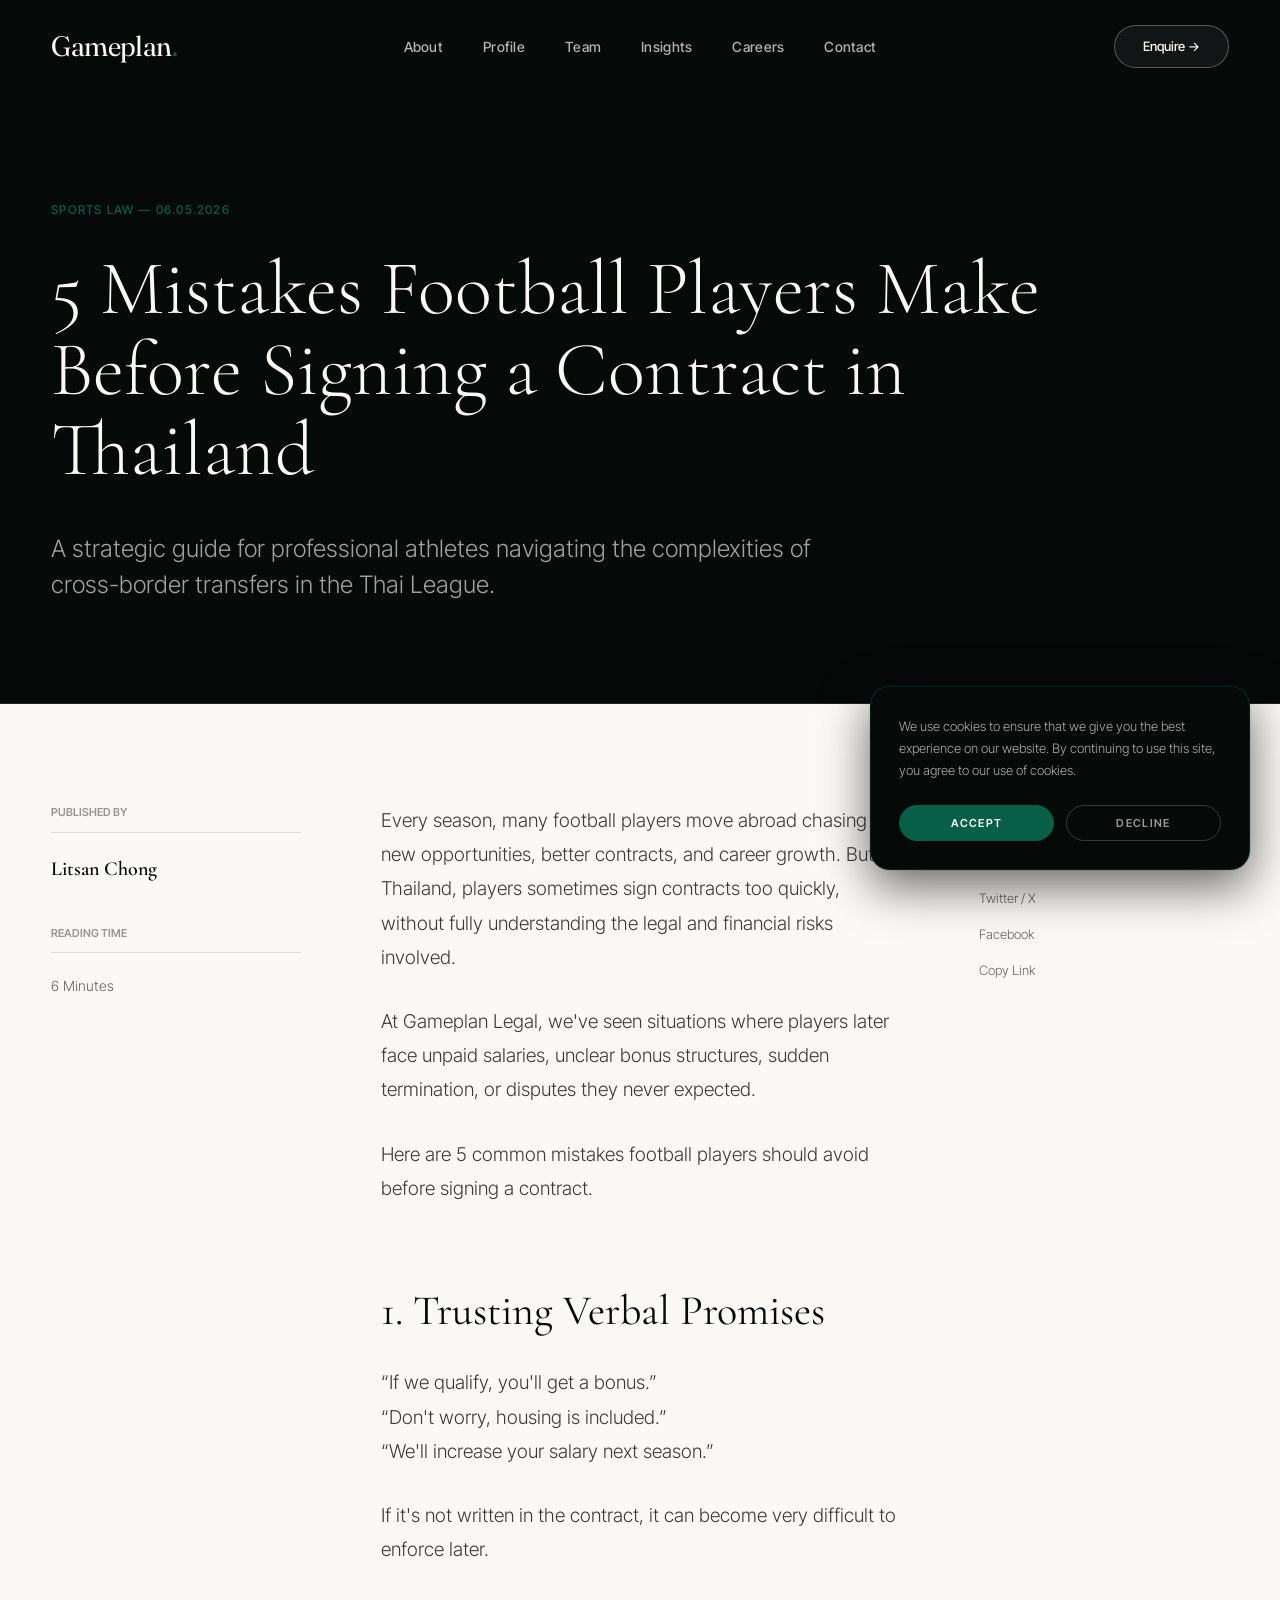
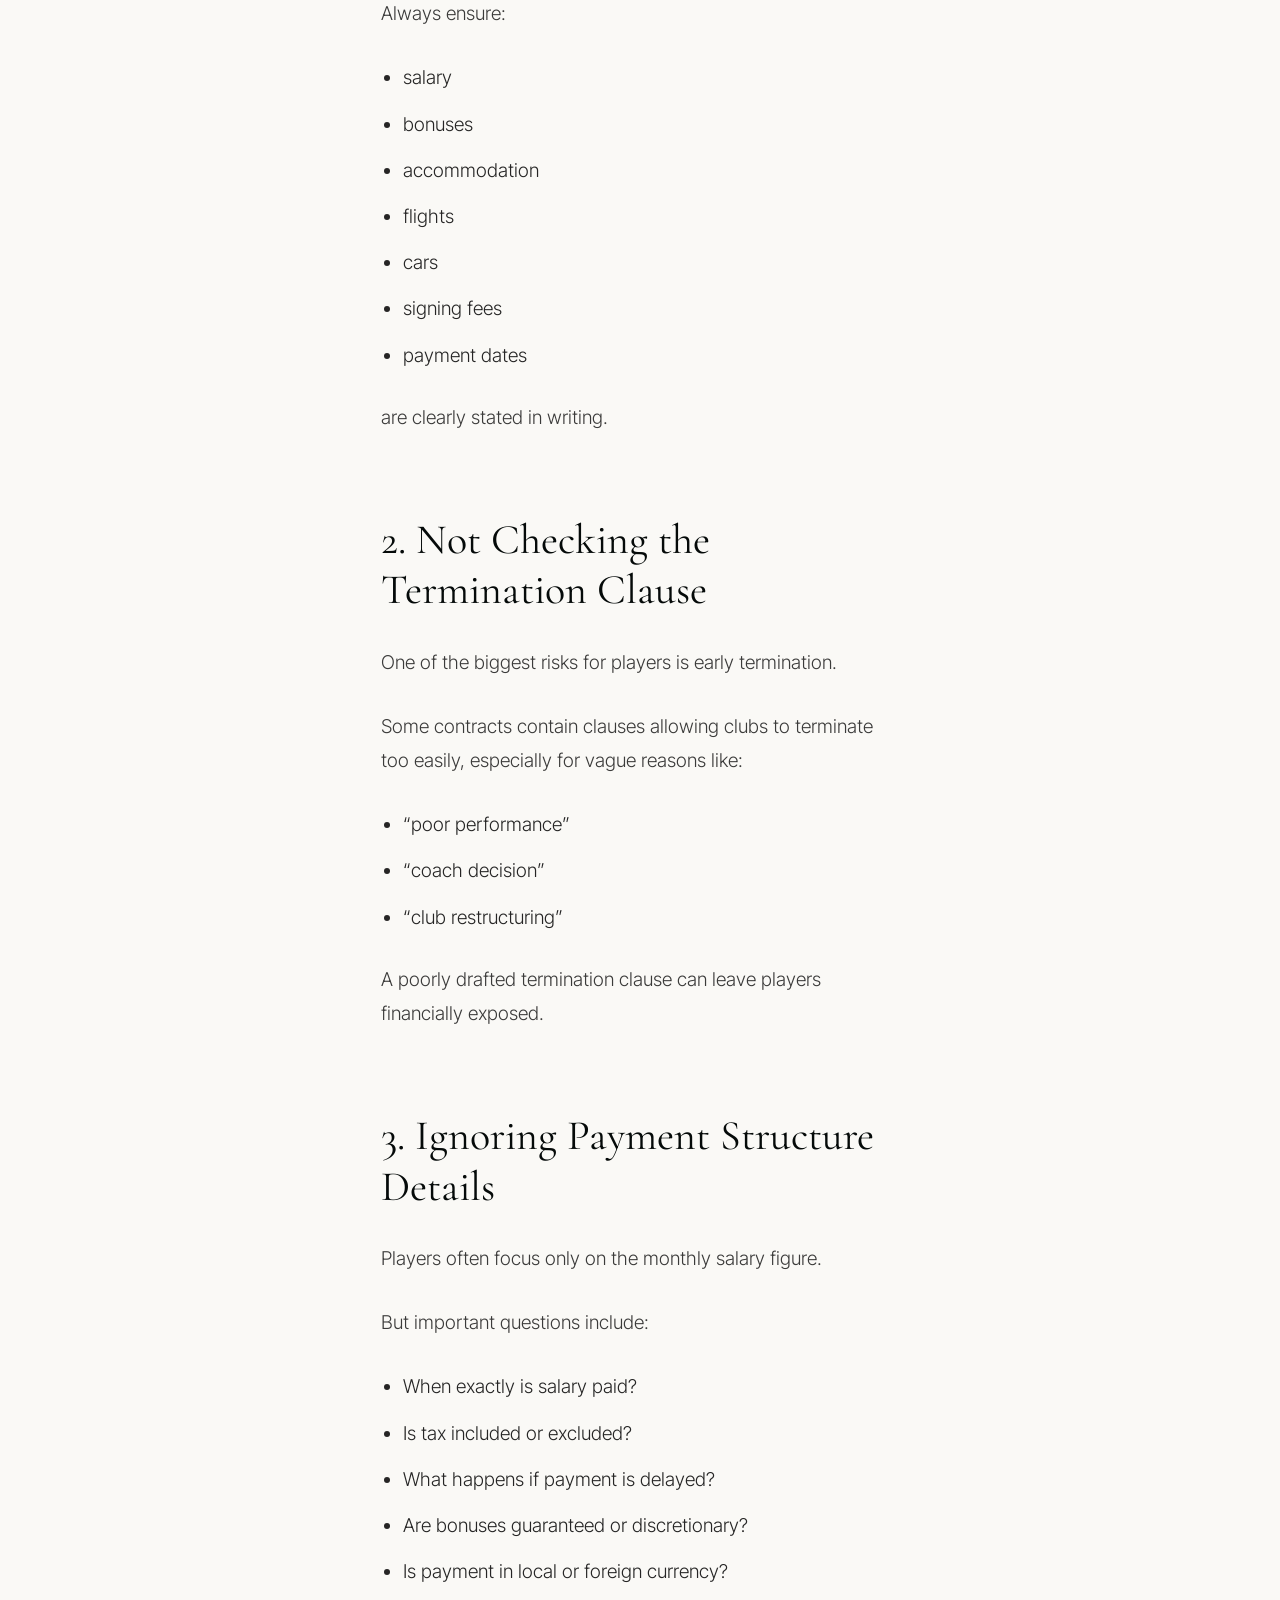
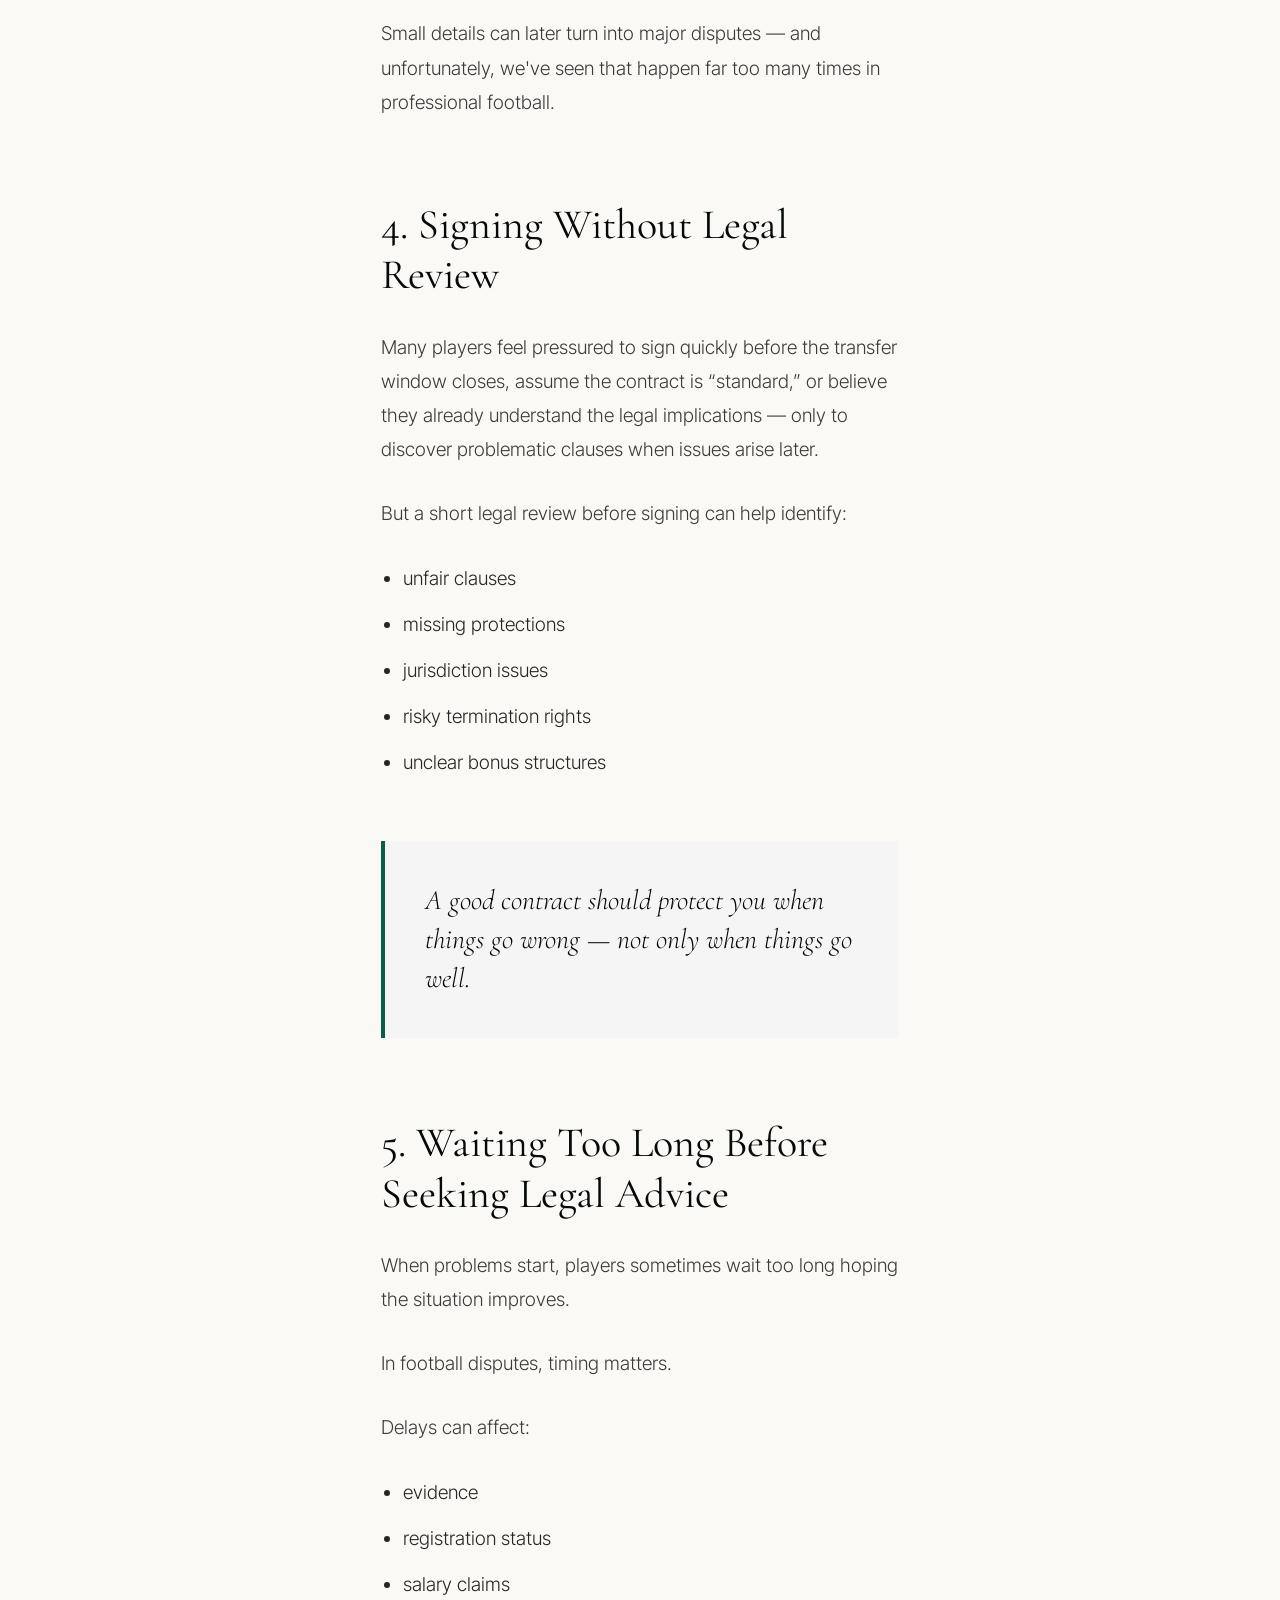
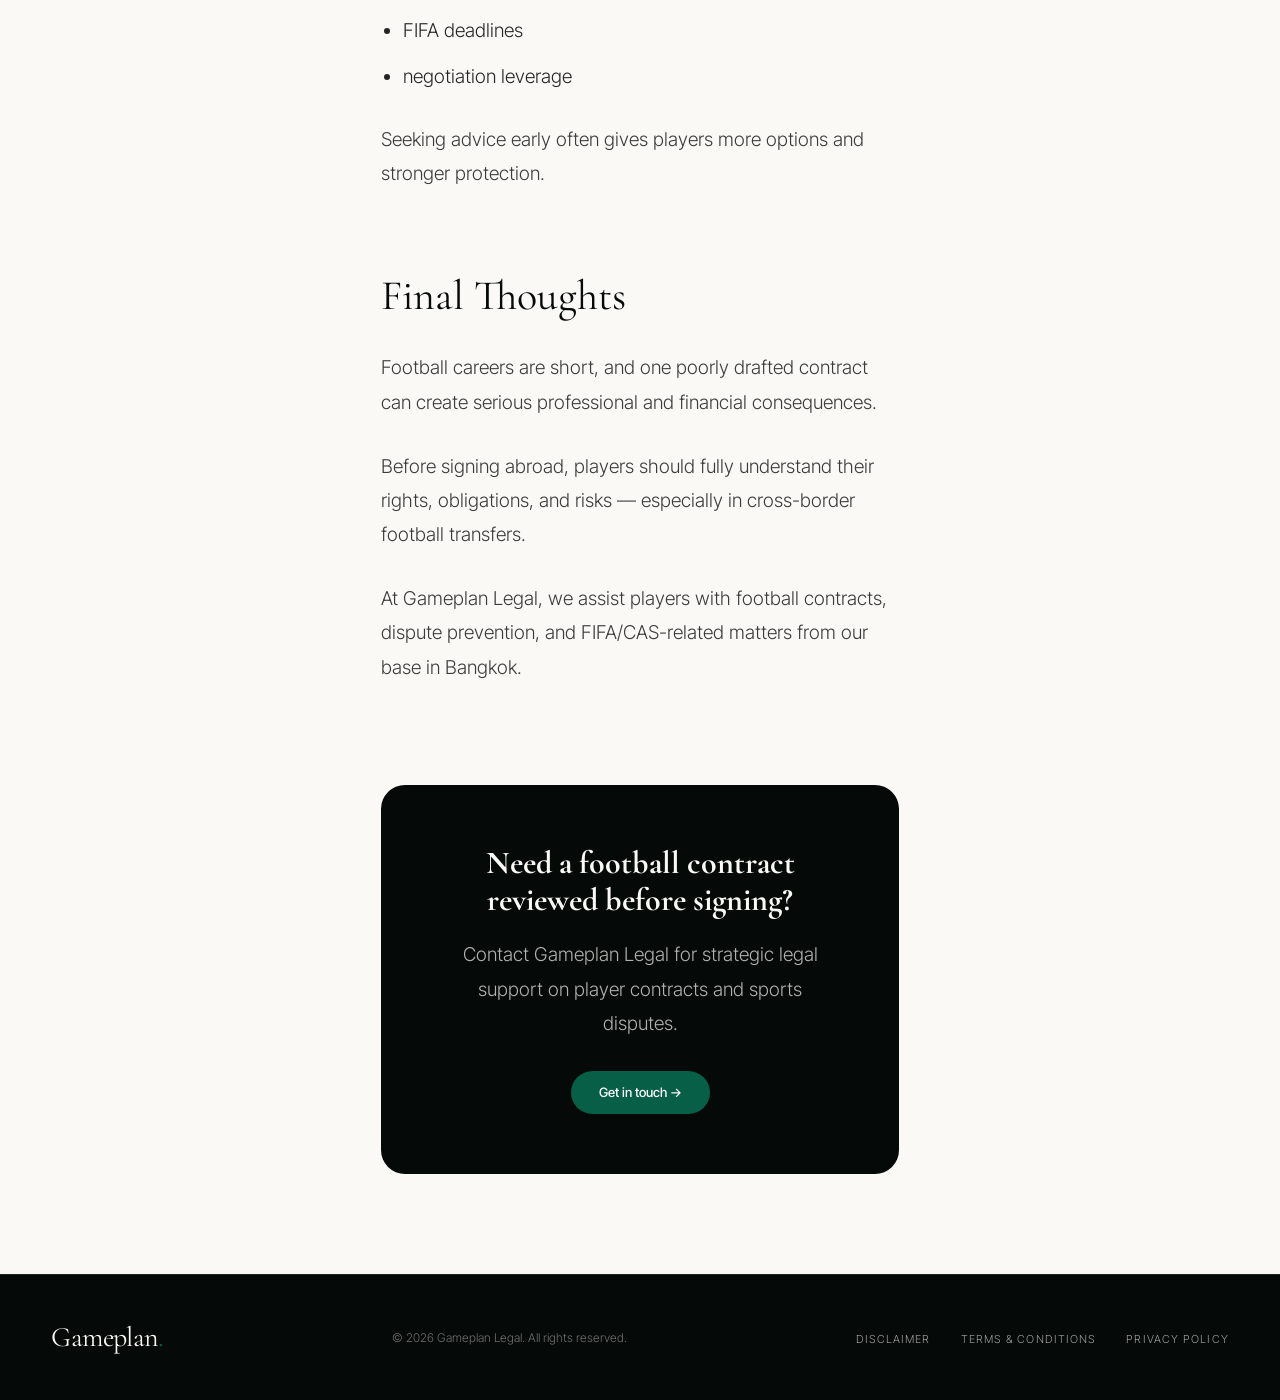
==== commit effa6d79: "Add files via upload" ====
--- a/game/insight-detail.html
+++ b/game/insight-detail.html
@@ -30,10 +30,11 @@
             font-size: 12px;
             font-weight: 500;
             text-transform: uppercase;
-            color: var(--color-gold);
-            margin-bottom: 30px;
-            letter-spacing: 0.1em;
-        }
+            color: var(--color-gold);
+            margin-bottom: 30px;
+            letter-spacing: 0.1em;
+            display: block;
+        }
         
         .article-h1 {
             font-family: var(--font-serif);
@@ -96,11 +97,17 @@
             display: block;
         }
         
-        .author-title {
-            font-family: var(--font-body);
-            font-size: 13px;
-            color: rgba(0,0,0,0.6);
-        }
+        .author-title {
+            font-family: var(--font-body);
+            font-size: 13px;
+            color: rgba(0,0,0,0.6);
+        }
+
+        .article-reading-time {
+            font-family: var(--font-body);
+            font-size: 14px;
+            color: rgba(0,0,0,0.6);
+        }
         
         .article-body {
             font-family: var(--font-body);
@@ -126,9 +133,27 @@
             color: var(--color-gold);
         }
         
-        .article-body p {
-            margin-bottom: 30px;
-        }
+        .article-body p {
+            margin-bottom: 30px;
+        }
+
+        .article-body ul,
+        .article-body ol {
+            margin-bottom: 28px;
+            padding-left: 22px;
+        }
+
+        .article-body ul {
+            list-style: disc;
+        }
+
+        .article-body ol {
+            list-style: decimal;
+        }
+
+        .article-body li {
+            margin-bottom: 12px;
+        }
         
         .article-body blockquote {
             margin: 60px 0;
@@ -152,21 +177,173 @@
             transition: color 0.3s;
         }
         
-        .share-links a:hover {
-            color: var(--color-gold);
-        }
+        .share-links a:hover {
+            color: var(--color-gold);
+        }
+
+        .article-cta {
+            margin-top: 100px;
+            padding: 60px;
+            background-color: var(--color-bg-dark);
+            color: var(--color-text-light);
+            text-align: center;
+            border-radius: 24px;
+        }
+
+        .article-cta h4 {
+            font-family: var(--font-serif);
+            font-size: 32px;
+            margin-bottom: 20px;
+            line-height: 1.15;
+        }
+
+        .article-cta p {
+            margin-bottom: 30px;
+            opacity: 0.7;
+        }
         
         @media (max-width: 1200px) {
             .article-layout {
                 grid-template-columns: 1fr;
                 padding: 60px 20px;
             }
-            .sticky-sidebar {
-                position: static;
-                margin-bottom: 60px;
-            }
-        }
-    </style>
+            .sticky-sidebar {
+                position: static;
+                margin-bottom: 60px;
+            }
+        }
+
+        @media (max-width: 768px) {
+            .article-hero {
+                padding: 138px 0 64px;
+            }
+
+            .article-hero .container,
+            .article-layout.container {
+                width: 100% !important;
+                padding-left: 32px !important;
+                padding-right: 32px !important;
+            }
+
+            .article-meta-header {
+                font-size: 11px;
+                letter-spacing: 0.14em;
+                margin-bottom: 20px;
+            }
+
+            .article-h1 {
+                max-width: 330px;
+                font-size: clamp(38px, 11vw, 48px);
+                line-height: 1.04;
+                margin-bottom: 28px;
+                text-wrap: balance;
+            }
+
+            .article-intro {
+                max-width: 330px;
+                font-size: 18px;
+                line-height: 1.65;
+            }
+
+            .article-layout {
+                gap: 0;
+                padding-top: 48px;
+                padding-bottom: 72px;
+            }
+
+            .article-info {
+                display: block;
+                margin-bottom: 46px;
+                padding-bottom: 32px;
+                border-bottom: 1px solid rgba(0,0,0,0.1);
+            }
+
+            .article-info .sidebar-label {
+                margin: 0;
+            }
+
+            .article-info .sidebar-label {
+                margin-bottom: 10px;
+                padding-bottom: 8px;
+            }
+
+            .article-info .author-card {
+                margin-bottom: 28px;
+            }
+
+            .author-name {
+                font-size: 19px;
+                line-height: 1.25;
+            }
+
+            .article-body {
+                font-size: 17px;
+                line-height: 1.78;
+            }
+
+            .article-body p {
+                margin-bottom: 24px;
+            }
+
+            .article-body h2 {
+                font-size: clamp(34px, 10vw, 42px);
+                line-height: 1.1;
+                margin: 56px 0 22px;
+                text-wrap: balance;
+            }
+
+            .article-body h3 {
+                font-size: 24px;
+                line-height: 1.2;
+                margin: 40px 0 16px;
+            }
+
+            .article-body ul,
+            .article-body ol {
+                padding-left: 20px;
+                margin-bottom: 24px;
+            }
+
+            .article-body blockquote {
+                margin: 44px 0;
+                padding: 28px 24px;
+                font-size: 24px;
+                line-height: 1.45;
+            }
+
+            .article-cta {
+                margin-top: 64px;
+                padding: 40px 24px;
+                border-radius: 18px;
+            }
+
+            .article-cta h4 {
+                font-size: 30px;
+            }
+
+            .article-cta .btn-pill {
+                width: auto !important;
+                min-width: 142px;
+                display: inline-flex !important;
+            }
+
+            .article-share {
+                margin: 56px 0 0;
+                padding-top: 32px;
+                border-top: 1px solid rgba(0,0,0,0.1);
+            }
+
+            .share-links {
+                display: flex;
+                flex-wrap: wrap;
+                gap: 14px 24px;
+            }
+
+            .share-links a {
+                margin-bottom: 0;
+            }
+        }
+    </style>
 </head>
 <body>
     <header class="site-header scrolled" style="background: var(--color-bg-dark);">
@@ -189,7 +366,7 @@
             <div class="header-cta">
                 <a href="index.html#enquiries" class="btn-pill">Enquire &rarr;</a>
             </div>
-            <button class="mobile-menu-toggle" aria-expanded="false" aria-label="Toggle navigation">
+            <button type="button" class="mobile-menu-toggle" aria-expanded="false" aria-label="Toggle navigation">
                 <span></span>
                 <span></span>
                 <span></span>
@@ -209,20 +386,15 @@
         <div class="article-body-wrapper">
         <section class="article-layout container">
             <!-- Sidebar Left -->
-            <aside class="sticky-sidebar">
-                <span class="sidebar-label">Published By</span>
-                <div class="author-card">
-                    <span class="author-name">David Marshall</span>
-                    <span class="author-title">Senior Partner, Sports Law</span>
-                </div>
-                <div class="author-card">
-                    <span class="author-name">Ananda S.</span>
-                    <span class="author-title">Football Regulatory Expert</span>
-                </div>
-                
-                <span class="sidebar-label" style="margin-top: 60px;">Reading Time</span>
-                <span style="font-family: var(--font-body); font-size: 14px; color: rgba(0,0,0,0.6);">6 Minutes</span>
-            </aside>
+            <aside class="sticky-sidebar article-info">
+                <span class="sidebar-label">Published By</span>
+                <div class="author-card">
+                    <span class="author-name">Litsan Chong</span>
+                </div>
+                
+                <span class="sidebar-label">Reading Time</span>
+                <span class="article-reading-time">6 Minutes</span>
+            </aside>
 
                         <!-- Main Content -->
             <div class="article-body">
@@ -303,13 +475,13 @@
                 <p>Before signing abroad, players should fully understand their rights, obligations, and risks &mdash; especially in cross-border football transfers.</p>
                 <p>At Gameplan Legal, we assist players with football contracts, dispute prevention, and FIFA/CAS-related matters from our base in Bangkok.</p>
 
-                <div style="margin-top: 100px; padding: 60px; background-color: var(--color-bg-dark); color: var(--color-text-light); text-align: center; border-radius: 24px;">
-                    <h4 style="font-family: var(--font-serif); font-size: 32px; margin-bottom: 20px;">Need a football contract reviewed before signing?</h4>
-                    <p style="margin-bottom: 30px; opacity: 0.7;">Contact Gameplan Legal for strategic legal support on player contracts and sports disputes.</p>
+                <div class="article-cta">
+                    <h4>Need a football contract reviewed before signing?</h4>
+                    <p>Contact Gameplan Legal for strategic legal support on player contracts and sports disputes.</p>
                     <a href="mailto:connect@gameplanlegal.com" class="btn-pill" style="background: var(--color-gold); border: none; color: #fff;">Get in touch &rarr;</a>
                 </div>
-            </div>            <!-- Sidebar Right -->
-            <aside class="sticky-sidebar">
+            </div>            <!-- Sidebar Right -->
+            <aside class="sticky-sidebar article-share">
                 <span class="sidebar-label">Share This</span>
                 <div class="share-links">
                     <a href="https://www.linkedin.com/sharing/share-offsite/?url=https://gameplanlegal.lovable.app/insight-detail.html" target="_blank" rel="noopener">LinkedIn</a>
@@ -323,15 +495,26 @@
     </main>
 
     <script src="./assets/js/main.js"></script>
-    <footer style="padding: 80px 60px; background-color: var(--color-bg-dark); border-top: 1px solid rgba(255,255,255,0.1); display: flex; justify-content: space-between; align-items: center; margin-top: 100px;">
-        <div style="font-family: var(--font-body); font-size: 13px; color: rgba(255,255,255,0.4);">
-            &copy; 2026 Gameplan Legal. All rights reserved.
-        </div>
-        <div style="display: flex; gap: 30px;">
-            <a href="disclaimer.html" style="font-family: var(--font-body); font-size: 11px; text-transform: uppercase; letter-spacing: 0.1em; color: rgba(255,255,255,0.6); text-decoration: none; transition: color 0.3s;" onmouseover="this.style.color='var(--color-gold)'" onmouseout="this.style.color='rgba(255,255,255,0.6)'">Disclaimer</a>
-            <a href="terms-and-conditions.html" style="font-family: var(--font-body); font-size: 11px; text-transform: uppercase; letter-spacing: 0.1em; color: rgba(255,255,255,0.6); text-decoration: none; transition: color 0.3s;" onmouseover="this.style.color='var(--color-gold)'" onmouseout="this.style.color='rgba(255,255,255,0.6)'">Terms & Conditions</a>
-            <a href="privacy-policy.html" style="font-family: var(--font-body); font-size: 11px; text-transform: uppercase; letter-spacing: 0.1em; color: rgba(255,255,255,0.6); text-decoration: none; transition: color 0.3s;" onmouseover="this.style.color='var(--color-gold)'" onmouseout="this.style.color='rgba(255,255,255,0.6)'">Privacy Policy</a>
-        </div>
+    <footer class="site-footer section-dark" style="background-color: var(--color-bg-dark); border-top: 1px solid rgba(255,255,255,0.1);">
+        <div class="container" style="padding: 40px 0; display: flex; justify-content: space-between; align-items: center; flex-wrap: wrap; gap: 20px;">
+            <div class="footer-logo">
+                <a href="index.html" style="text-decoration: none;">
+                    <span style="font-family: var(--font-serif), ui-serif, Georgia, serif; font-size: 28px; font-weight: 400; color: #FAF9F6; letter-spacing: -0.02em;">Gameplan<span style="color: var(--color-gold);">.</span></span>
+                </a>
+            </div>
+            <div class="footer-copyright">
+                <p style="font-family: var(--font-body); font-size: 12px; color: rgba(250,249,246,0.48); margin: 0;">
+                    &copy; 2026 Gameplan Legal. All rights reserved.
+                </p>
+            </div>
+            <div class="footer-links" style="position: relative; z-index: 1001;">
+                <ul style="display: flex; gap: 30px; list-style: none; padding: 0; margin: 0;">
+                    <li><a href="disclaimer.html" style="font-family: var(--font-body); font-size: 11px; text-transform: uppercase; letter-spacing: 0.1em; color: rgba(255,255,255,0.6); text-decoration: none; transition: color 0.3s;" onmouseover="this.style.color='var(--color-gold)'" onmouseout="this.style.color='rgba(255,255,255,0.6)'">Disclaimer</a></li>
+                    <li><a href="terms-and-conditions.html" style="font-family: var(--font-body); font-size: 11px; text-transform: uppercase; letter-spacing: 0.1em; color: rgba(255,255,255,0.6); text-decoration: none; transition: color 0.3s;" onmouseover="this.style.color='var(--color-gold)'" onmouseout="this.style.color='rgba(255,255,255,0.6)'">Terms & Conditions</a></li>
+                    <li><a href="privacy-policy.html" style="font-family: var(--font-body); font-size: 11px; text-transform: uppercase; letter-spacing: 0.1em; color: rgba(255,255,255,0.6); text-decoration: none; transition: color 0.3s;" onmouseover="this.style.color='var(--color-gold)'" onmouseout="this.style.color='rgba(255,255,255,0.6)'">Privacy Policy</a></li>
+                </ul>
+            </div>
+        </div>
     </footer>
 
     <!-- Cookie Consent Bar -->
--- a/game/assets/css/main.css
+++ b/game/assets/css/main.css
@@ -473,6 +473,9 @@
   border: none;
   cursor: pointer;
   padding: 10px;
+  pointer-events: auto;
+  touch-action: manipulation;
+  -webkit-tap-highlight-color: transparent;
 }
 
 .mobile-menu-toggle span {
@@ -507,7 +510,7 @@
   .nav-container {
     display: flex;
     justify-content: space-between;
-    padding: 0 24px !important;
+    padding: 0 16px !important;
   }
   .main-nav, .header-cta {
     display: none;
@@ -536,7 +539,7 @@
   }
   
   .main-nav.is-open {
-    display: flex;
+    display: flex !important;
     position: fixed;
     top: 0;
     left: 0;
@@ -551,6 +554,7 @@
     z-index: 999;
     overflow-y: auto;
     overscroll-behavior: contain;
+    pointer-events: auto;
   }
 
   .main-nav.is-open ul {
@@ -647,6 +651,88 @@
   max-width: 800px;
 }
 
+@media (min-width: 992px) {
+  .team-detail-container {
+    grid-template-columns: minmax(260px, 320px) minmax(0, 700px);
+    gap: clamp(56px, 6vw, 96px);
+    max-width: 1120px;
+    margin: 0 auto;
+    justify-content: center;
+  }
+
+  .team-detail-sidebar {
+    width: 100%;
+  }
+
+  .team-photo,
+  .profile-image-wrapper {
+    width: 100%;
+    aspect-ratio: 4 / 5;
+    overflow: hidden;
+    margin-bottom: 36px;
+    background-color: rgba(250, 249, 246, 0.08);
+  }
+
+  .team-photo img,
+  .profile-image-wrapper img {
+    display: block;
+    width: 100%;
+    height: 100%;
+    object-fit: cover;
+    margin: 0;
+  }
+
+  .team-detail-content {
+    max-width: 700px;
+    padding-top: 2px;
+  }
+
+  .team-detail-content .team-label {
+    margin-bottom: 18px;
+  }
+
+  .team-detail-content h1 {
+    margin: 0 0 30px;
+    line-height: 0.98;
+    letter-spacing: -0.03em;
+  }
+
+  .team-detail-content .bio {
+    max-width: 660px;
+    margin-bottom: 56px;
+    line-height: 1.72;
+  }
+
+  .team-detail-content .bio p {
+    margin-top: 0;
+    margin-bottom: 20px;
+  }
+
+  .team-detail-content .bio p:last-child {
+    margin-bottom: 0;
+  }
+
+  .team-detail-sidebar .team-detail-item {
+    margin-bottom: 32px;
+    padding-bottom: 28px;
+  }
+
+  .team-detail-sidebar .team-detail-item p {
+    margin-top: 0;
+    line-height: 1.6;
+  }
+
+  .team-detail-content .team-detail-item {
+    max-width: 660px;
+    margin-bottom: 0;
+  }
+
+  .team-detail-content .team-detail-item ul {
+    margin: 0;
+    line-height: 1.65;
+  }
+}
+
 /* Insights Section */
 .insights-grid {
   display: grid;
@@ -796,6 +882,18 @@
     width: auto;
     bottom: 20px;
   }
+
+  .insights-hero {
+    min-height: auto !important;
+  }
+
+  .insights-hero .hero-right {
+    height: auto !important;
+    aspect-ratio: 16 / 10;
+    background-size: cover !important;
+    background-repeat: no-repeat !important;
+    background-position: center !important;
+  }
 }
 
 /* ═══════════════════════════════════════════
@@ -808,20 +906,25 @@
   /* ─── HEADER ─── */
   .site-header {
     padding: 12px 0;
-  }
-
-  .site-header .container {
+    width: 100% !important;
+    max-width: 100vw !important;
+  }
+
+  .nav-container {
     width: 100% !important;
     max-width: 100% !important;
-    padding: 0 32px !important;
+    padding: 0 16px !important;
     margin: 0 !important;
-  }
-
-  .nav-container {
-    display: flex;
-    justify-content: space-between;
-    align-items: center;
-    padding: 0 32px !important;
+    box-sizing: border-box !important;
+    display: flex !important;
+    justify-content: space-between !important;
+    align-items: center !important;
+  }
+
+  /* Ensure these don't take up space in the flexbox on mobile */
+  .main-nav, 
+  .header-cta {
+    display: none !important;
   }
 
   .seats-divider {
@@ -870,7 +973,7 @@
   }
 
   .main-nav.is-open {
-    display: flex;
+    display: flex !important;
     position: fixed;
     top: 0;
     left: 0;
@@ -886,6 +989,7 @@
     padding: clamp(72px, 12svh, 96px) 24px clamp(96px, 15svh, 128px);
     overflow-y: auto;
     overscroll-behavior: contain;
+    pointer-events: auto;
   }
 
   .main-nav.is-open ul {
@@ -978,7 +1082,7 @@
   /* ─── ABOUT SECTION (2-col → stacked) ─── */
   .about-section > div {
     grid-template-columns: 1fr !important;
-    gap: 40px !important;
+    gap: 36px !important;
     padding: 0 24px !important;
   }
 
@@ -992,11 +1096,30 @@
 
   .about-section .about-image-col,
   .about-section > div > div:first-child > div:last-child {
-    aspect-ratio: 4/5 !important;
+    aspect-ratio: 4 / 3.35 !important;
+    max-height: 360px !important;
+    overflow: hidden !important;
+  }
+
+  .about-section .about-image-col img,
+  .about-section > div > div:first-child > div:last-child img {
+    height: 100% !important;
+    object-fit: cover !important;
+    object-position: center !important;
   }
 
   .about-section .about-content-col {
     order: 2;
+  }
+
+  .about-section .about-content-col h2 {
+    font-size: clamp(34px, 9.2vw, 42px) !important;
+    line-height: 1.08 !important;
+    margin-bottom: 0 !important;
+  }
+
+  .about-section .about-content-col p {
+    max-width: 100% !important;
   }
 
   /* ─── EXPERTISE SECTION ─── */
@@ -1037,9 +1160,13 @@
     width: 100% !important;
     position: relative !important;
     top: auto !important;
-    height: 260px !important;
+    height: clamp(220px, 62vw, 280px) !important;
     min-height: unset !important;
-    margin-bottom: 24px;
+    margin-bottom: 28px;
+  }
+
+  .expertise-image-panel img {
+    object-position: center !important;
   }
 
   .expertise-list-container {
@@ -1049,20 +1176,36 @@
   .expertise-list-item {
     flex-direction: column !important;
     align-items: flex-start !important;
-    gap: 12px !important;
-    padding: 32px 0 !important;
-    border-bottom: 1px solid rgba(0, 0, 0, 0.08) !important;
+    gap: 10px !important;
+    padding: 28px 0 !important;
+    border-bottom: 1px solid rgba(255, 255, 255, 0.1) !important;
   }
 
   .expertise-list-item > span:last-child {
     text-align: left !important;
+    line-height: 1.45 !important;
+    letter-spacing: 0.14em !important;
   }
 
   /* ─── TEAM SECTION ─── */
   .team-section .container .grid {
     grid-template-columns: 1fr !important;
-    gap: 60px !important;
-    margin-bottom: 64px !important;
+    gap: 28px !important;
+    margin-bottom: 0 !important;
+  }
+
+  .team-label-col span,
+  .careers-label-col span,
+  .contact-grid-top span,
+  .enquiry-grid > .contact-info > span {
+    margin-top: 0 !important;
+    letter-spacing: 0.14em !important;
+  }
+
+  .team-section .team-body,
+  .careers-section .careers-body {
+    max-width: 100% !important;
+    margin-bottom: 28px !important;
   }
 
   .team-image-wrapper {
@@ -1072,7 +1215,16 @@
   /* ─── CAREERS SECTION ─── */
   .careers-section .grid {
     grid-template-columns: 1fr !important;
-    gap: 56px !important;
+    gap: 28px !important;
+  }
+
+  .seats-divider {
+    height: clamp(220px, 58vw, 300px) !important;
+    padding-bottom: 0 !important;
+  }
+
+  .seats-divider img {
+    object-position: center !important;
   }
 
   /* ─── CONTACT SECTION (2-col → stacked) ─── */
@@ -1087,17 +1239,79 @@
     gap: 24px !important;
   }
 
+  .contact-grid-top {
+    margin-bottom: 48px !important;
+  }
+
+  .contact-details-grid {
+    padding-top: 40px !important;
+  }
+
+  .contact-details-grid a,
+  .contact-details-grid p,
+  .contact-details p {
+    overflow-wrap: anywhere !important;
+  }
+
+  .enquiry-section {
+    padding: clamp(64px, 12vw, 92px) 0 !important;
+  }
+
+  .enquiry-grid .contact-details {
+    gap: 18px !important;
+  }
+
   /* ─── FOOTER ─── */
+  .site-footer {
+    min-height: auto !important;
+  }
+
   .site-footer .container {
-    flex-direction: column !important;
+    display: grid !important;
+    grid-template-columns: 1fr !important;
     align-items: flex-start !important;
-    gap: 16px !important;
-    padding: 32px 24px !important;
+    justify-items: flex-start !important;
+    gap: 18px !important;
+    padding: 36px 24px !important;
+  }
+
+  .site-footer .footer-logo,
+  .site-footer .footer-copyright {
+    width: 100% !important;
+  }
+
+  .site-footer .footer-logo h3,
+  .site-footer .footer-logo span,
+  .site-footer .footer-copyright p {
+    margin: 0 !important;
+  }
+
+  .site-footer .footer-copyright p {
+    max-width: 22rem !important;
+    font-size: 12px !important;
+    line-height: 1.6 !important;
+  }
+
+  .site-footer .footer-links {
+    width: 100% !important;
   }
 
   .site-footer .footer-links ul {
-    flex-wrap: wrap;
-    gap: 16px !important;
+    display: flex !important;
+    flex-wrap: wrap !important;
+    gap: 12px 22px !important;
+    width: 100% !important;
+    margin: 0 !important;
+    padding: 0 !important;
+    align-items: center !important;
+  }
+
+  .site-footer .footer-links a {
+    display: block !important;
+    font-size: 10px !important;
+    line-height: 1.35 !important;
+    letter-spacing: 0.1em !important;
+    white-space: normal !important;
   }
 
   /* ─── INSIGHTS GRID ─── */
@@ -1116,6 +1330,7 @@
   .insights-hero {
     flex-direction: column !important;
     height: auto !important;
+    min-height: auto !important;
   }
 
   .insights-hero .hero-left,
@@ -1124,7 +1339,11 @@
   }
 
   .insights-hero .hero-right {
-    height: 300px !important;
+    height: auto !important;
+    aspect-ratio: 16 / 10;
+    background-size: cover !important;
+    background-repeat: no-repeat !important;
+    background-position: center !important;
   }
 
   /* ─── INSIGHTS ARTICLES GRID ─── */
@@ -1133,28 +1352,135 @@
   }
 
   .insight-block {
-    min-height: 350px !important;
-    padding: 40px 24px !important;
+    min-height: 340px !important;
+    padding: 48px 30px !important;
+  }
+
+  .insights-grid .meta-tag {
+    margin-bottom: 22px !important;
+    font-size: 10px !important;
+    letter-spacing: 0.16em !important;
+  }
+
+  .insights-grid .insight-block h3 {
+    max-width: min(100%, 330px) !important;
+    font-size: clamp(28px, 7.6vw, 32px) !important;
+    line-height: 1.18 !important;
+  }
+
+  .insights-grid .insight-block.newsletter h2,
+  .insights-grid .insight-block.newsletter h3 {
+    font-size: clamp(34px, 9vw, 40px) !important;
+    line-height: 1.08 !important;
+    margin-bottom: 22px !important;
   }
 
   /* ─── TEAM DETAIL ─── */
   .team-detail-container {
+    display: flex !important;
+    flex-direction: column !important;
     grid-template-columns: 1fr !important;
-    gap: 32px !important;
-    padding: 120px 24px 60px !important;
+    gap: 52px !important;
+    width: 100% !important;
+    max-width: 420px !important;
+    margin: 0 auto !important;
+    padding: 116px 24px 64px !important;
   }
 
   .team-detail-sidebar {
+    display: contents !important;
     position: relative !important;
     top: auto !important;
   }
 
+  .team-detail-sidebar .team-photo,
+  .team-detail-sidebar .profile-image-wrapper {
+    order: 1;
+    width: min(72vw, 280px) !important;
+    aspect-ratio: 4 / 5 !important;
+    align-self: flex-start !important;
+    margin: 0 !important;
+    overflow: hidden !important;
+    background-color: rgba(250, 249, 246, 0.08) !important;
+  }
+
+  .team-detail-sidebar .team-photo img,
+  .team-detail-sidebar .profile-image-wrapper img {
+    display: block !important;
+    width: 100% !important;
+    height: 100% !important;
+    margin: 0 !important;
+    object-fit: cover !important;
+  }
+
+  .team-detail-content {
+    order: 2;
+    width: 100% !important;
+    max-width: 100% !important;
+    min-width: 0 !important;
+  }
+
+  .team-detail-sidebar .contact-info,
+  .team-detail-sidebar .team-detail-item {
+    order: 3;
+    width: 100% !important;
+    max-width: 100% !important;
+    min-width: 0 !important;
+    margin: 0 !important;
+    padding-bottom: 32px !important;
+  }
+
   .team-detail-content h1 {
-    font-size: clamp(32px, 8vw, 48px) !important;
+    font-size: clamp(34px, 10vw, 44px) !important;
+    line-height: 1.05 !important;
+    margin: 0 0 28px !important;
   }
 
   .team-detail-content .bio {
     font-size: 16px !important;
+    line-height: 1.65 !important;
+    margin-bottom: 56px !important;
+  }
+
+  .team-detail-content .bio p {
+    margin-top: 0 !important;
+    margin-bottom: 24px !important;
+    max-width: 100% !important;
+    overflow-wrap: break-word !important;
+  }
+
+  .team-detail-content .bio p:last-child {
+    margin-bottom: 0 !important;
+  }
+
+  .team-detail-content .team-label,
+  .team-detail-sidebar .team-label {
+    margin-bottom: 18px !important;
+  }
+
+  .team-detail-content .team-detail-item {
+    padding-top: 44px !important;
+  }
+
+  .team-detail-content .team-detail-item ul {
+    margin: 0 !important;
+    padding-left: 22px !important;
+    gap: 14px !important;
+    line-height: 1.55 !important;
+    max-width: 100% !important;
+  }
+
+  .team-detail-sidebar .team-detail-item p {
+    margin-top: 0 !important;
+    line-height: 1.55 !important;
+    max-width: 100% !important;
+    overflow-wrap: break-word !important;
+  }
+
+  .action-links {
+    flex-wrap: wrap !important;
+    gap: 14px 24px !important;
+    margin-top: 22px !important;
   }
 
   /* ─── COOKIE CONSENT ─── */
@@ -1501,4 +1827,4 @@
   .modal-title {
     font-size: 32px;
   }
-}+}
